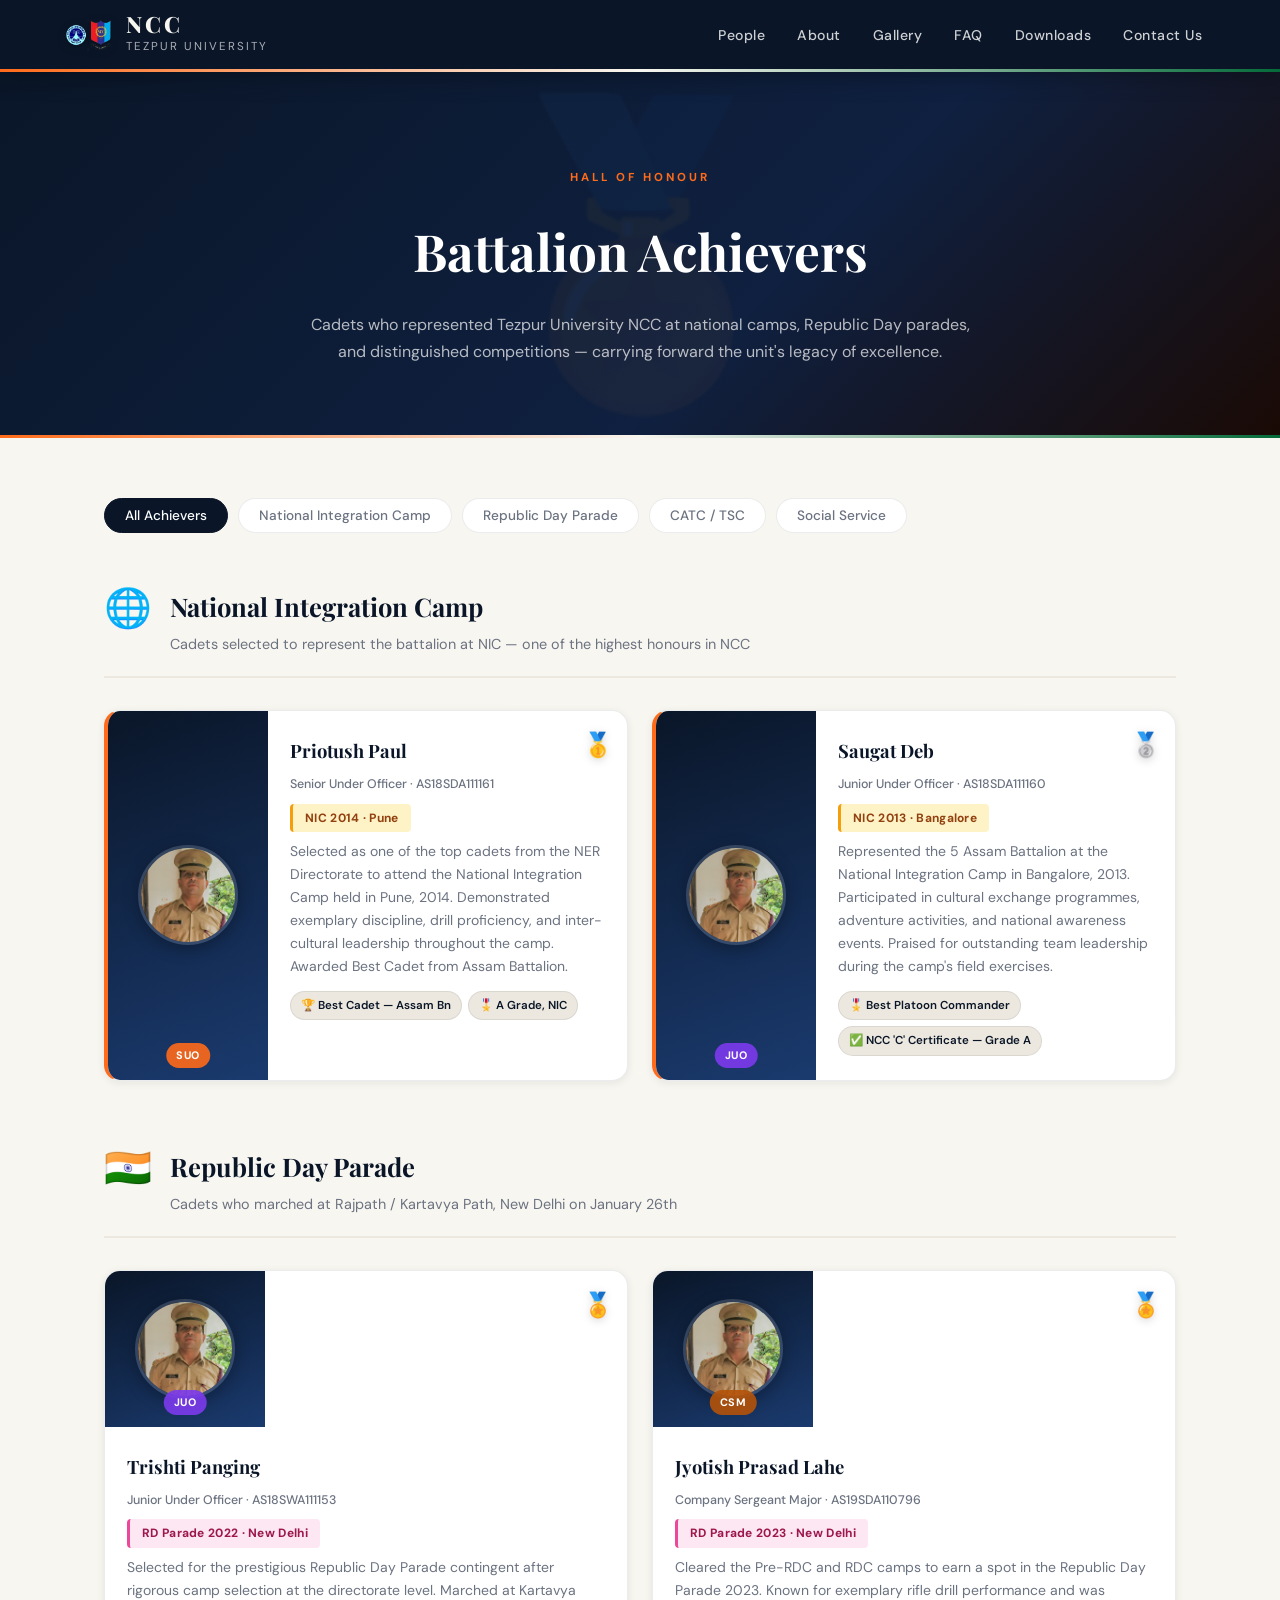
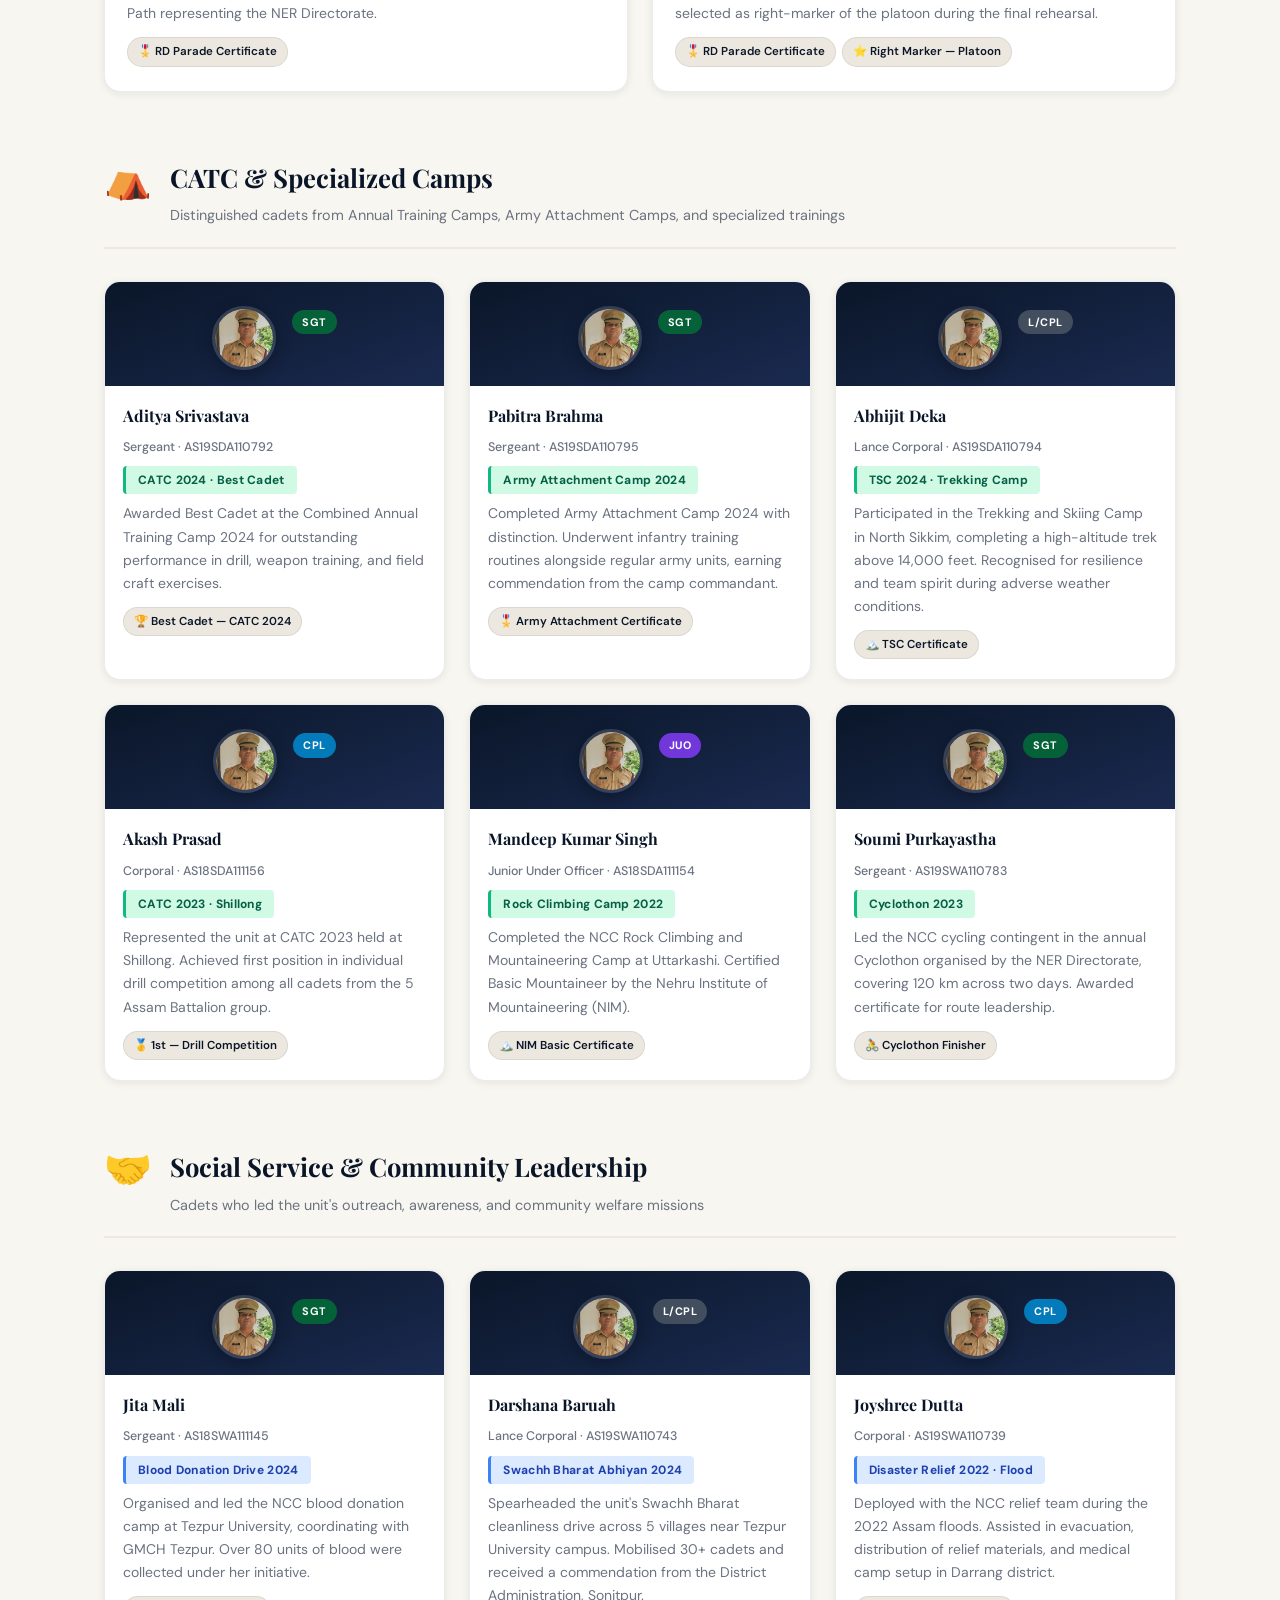
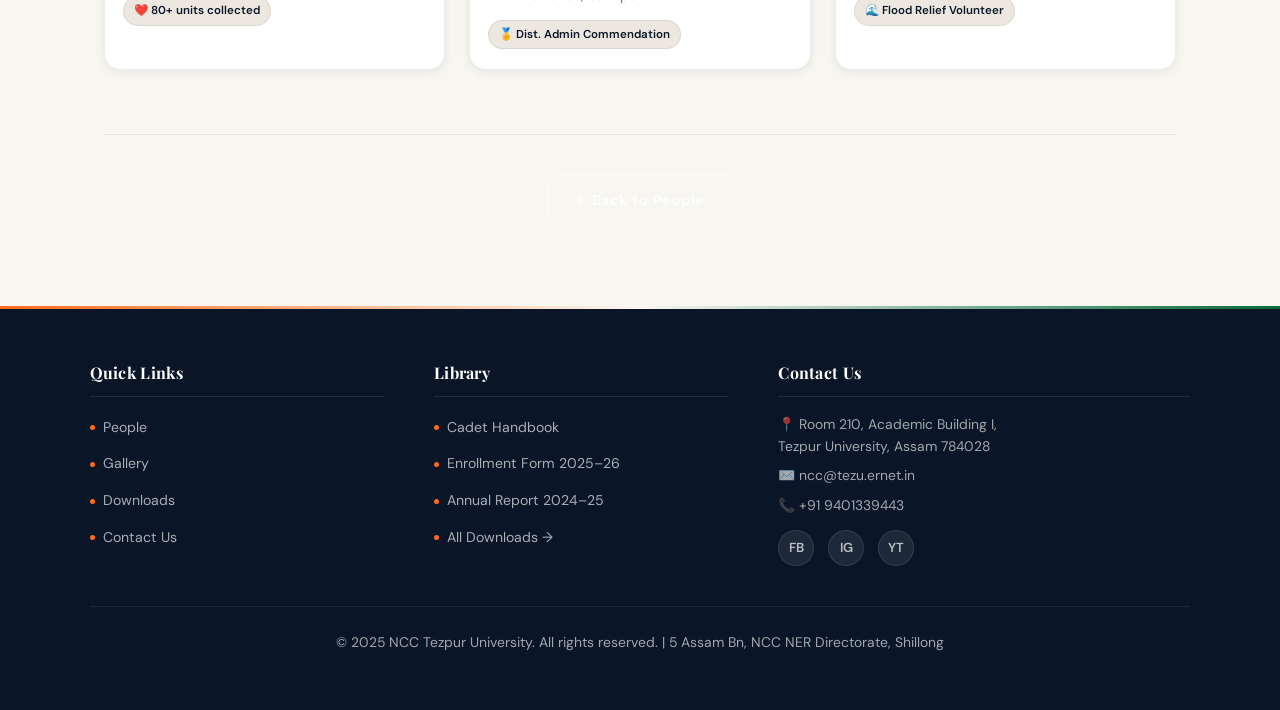
==== achievers/index.html @ fc5d3b4e "v1" ====
<!DOCTYPE html>
<html lang="en">
  <head>
    <meta charset="UTF-8" />
    <meta name="viewport" content="width=device-width, initial-scale=1.0" />
    <title>Battalion Achievers — NCC Tezpur University</title>
    <link rel="stylesheet" href="../CSS/style.css" />
    <link rel="stylesheet" href="../CSS/achievers.css" />
  </head>
  <body>

    <header id="site-header">
      <a href="../index.html">
        <div class="logo">
          <img src="../res/logo.png" alt="NCC Logo" />
          <div class="logo-text-container">
            <h2>NCC</h2>
            <h3>Tezpur University</h3>
          </div>
        </div>
      </a>
      <nav>
        <ul id="nav-menu">
          <li><a href="../people/index.html">People</a></li>
          <li><a href="../index.html#about">About</a></li>
          <li><a href="../gallery/index.html">Gallery</a></li>
          <li><a href="../index.html#faq-section">FAQ</a></li>
          <li><a href="../downloads/index.html">Downloads</a></li>
          <li><a href="../contact/index.html">Contact Us</a></li>
        </ul>
        <div class="menu-toggle" id="menu-toggle">&#9776;</div>
      </nav>
    </header>

    <!-- ── HERO ── -->
    <div class="achievers-hero">
      <div class="hero-medal-bg">🏅</div>
      <div class="achievers-hero-content">
        <span class="section-tag">Hall of Honour</span>
        <h1>Battalion Achievers</h1>
        <p>Cadets who represented Tezpur University NCC at national camps, Republic Day parades, and distinguished competitions — carrying forward the unit's legacy of excellence.</p>
      </div>
    </div>

    <main class="achievers-main">

      <!-- ── FILTER TABS ── -->
      <div class="achiever-filters">
        <button class="af-tab active" data-filter="all">All Achievers</button>
        <button class="af-tab" data-filter="nic">National Integration Camp</button>
        <button class="af-tab" data-filter="rdp">Republic Day Parade</button>
        <button class="af-tab" data-filter="catc">CATC / TSC</button>
        <button class="af-tab" data-filter="social">Social Service</button>
      </div>

      <!-- ── FEATURED — NIC ACHIEVERS ── -->
      <div class="achiever-section fade-in" data-category="nic">
        <div class="achiever-section-header">
          <div class="achiever-section-icon">🌐</div>
          <div>
            <h2>National Integration Camp</h2>
            <p class="achiever-section-sub">Cadets selected to represent the battalion at NIC — one of the highest honours in NCC</p>
          </div>
        </div>

        <div class="achievers-grid">

          <div class="ac-card featured-ac fade-in">
            <div class="ac-medal gold">🥇</div>
            <div class="ac-img-wrap">
              <img src="../res/ANO.jpg" alt="SUO Priotush Paul" />
              <span class="ac-rank-badge suo-badge">SUO</span>
            </div>
            <div class="ac-body">
              <h3>Priotush Paul</h3>
              <p class="ac-rank-line">Senior Under Officer · AS18SDA111161</p>
              <div class="ac-achievement-tag nic-tag">NIC 2014 · Pune</div>
              <p class="ac-desc">Selected as one of the top cadets from the NER Directorate to attend the National Integration Camp held in Pune, 2014. Demonstrated exemplary discipline, drill proficiency, and inter-cultural leadership throughout the camp. Awarded Best Cadet from Assam Battalion.</p>
              <div class="ac-awards">
                <span class="ac-award-chip">🏆 Best Cadet — Assam Bn</span>
                <span class="ac-award-chip">🎖️ A Grade, NIC</span>
              </div>
            </div>
          </div>

          <div class="ac-card featured-ac fade-in">
            <div class="ac-medal silver">🥈</div>
            <div class="ac-img-wrap">
              <img src="../res/ANO.jpg" alt="JUO Saugat Deb" />
              <span class="ac-rank-badge juo-badge">JUO</span>
            </div>
            <div class="ac-body">
              <h3>Saugat Deb</h3>
              <p class="ac-rank-line">Junior Under Officer · AS18SDA111160</p>
              <div class="ac-achievement-tag nic-tag">NIC 2013 · Bangalore</div>
              <p class="ac-desc">Represented the 5 Assam Battalion at the National Integration Camp in Bangalore, 2013. Participated in cultural exchange programmes, adventure activities, and national awareness events. Praised for outstanding team leadership during the camp's field exercises.</p>
              <div class="ac-awards">
                <span class="ac-award-chip">🎖️ Best Platoon Commander</span>
                <span class="ac-award-chip">✅ NCC 'C' Certificate — Grade A</span>
              </div>
            </div>
          </div>

        </div>
      </div>

      <!-- ── REPUBLIC DAY PARADE ── -->
      <div class="achiever-section fade-in" data-category="rdp">
        <div class="achiever-section-header">
          <div class="achiever-section-icon">🇮🇳</div>
          <div>
            <h2>Republic Day Parade</h2>
            <p class="achiever-section-sub">Cadets who marched at Rajpath / Kartavya Path, New Delhi on January 26th</p>
          </div>
        </div>

        <div class="achievers-grid">

          <div class="ac-card fade-in">
            <div class="ac-medal gold">🏅</div>
            <div class="ac-img-wrap">
              <img src="../res/ANO.jpg" alt="JUO Trishti Panging" />
              <span class="ac-rank-badge juo-badge">JUO</span>
            </div>
            <div class="ac-body">
              <h3>Trishti Panging</h3>
              <p class="ac-rank-line">Junior Under Officer · AS18SWA111153</p>
              <div class="ac-achievement-tag rdp-tag">RD Parade 2022 · New Delhi</div>
              <p class="ac-desc">Selected for the prestigious Republic Day Parade contingent after rigorous camp selection at the directorate level. Marched at Kartavya Path representing the NER Directorate.</p>
              <div class="ac-awards">
                <span class="ac-award-chip">🎖️ RD Parade Certificate</span>
              </div>
            </div>
          </div>

          <div class="ac-card fade-in">
            <div class="ac-medal bronze">🏅</div>
            <div class="ac-img-wrap">
              <img src="../res/ANO.jpg" alt="CSM Jyotish Prasad Lahe" />
              <span class="ac-rank-badge csm-badge">CSM</span>
            </div>
            <div class="ac-body">
              <h3>Jyotish Prasad Lahe</h3>
              <p class="ac-rank-line">Company Sergeant Major · AS19SDA110796</p>
              <div class="ac-achievement-tag rdp-tag">RD Parade 2023 · New Delhi</div>
              <p class="ac-desc">Cleared the Pre-RDC and RDC camps to earn a spot in the Republic Day Parade 2023. Known for exemplary rifle drill performance and was selected as right-marker of the platoon during the final rehearsal.</p>
              <div class="ac-awards">
                <span class="ac-award-chip">🎖️ RD Parade Certificate</span>
                <span class="ac-award-chip">⭐ Right Marker — Platoon</span>
              </div>
            </div>
          </div>

        </div>
      </div>

      <!-- ── CATC / CAMPS ── -->
      <div class="achiever-section fade-in" data-category="catc">
        <div class="achiever-section-header">
          <div class="achiever-section-icon">⛺</div>
          <div>
            <h2>CATC &amp; Specialized Camps</h2>
            <p class="achiever-section-sub">Distinguished cadets from Annual Training Camps, Army Attachment Camps, and specialized trainings</p>
          </div>
        </div>

        <div class="achievers-grid three-col">

          <div class="ac-card ac-compact fade-in">
            <div class="ac-img-wrap small-wrap">
              <img src="../res/ANO.jpg" alt="Sgt Aditya Srivastava" />
              <span class="ac-rank-badge sgt-badge">SGT</span>
            </div>
            <div class="ac-body">
              <h3>Aditya Srivastava</h3>
              <p class="ac-rank-line">Sergeant · AS19SDA110792</p>
              <div class="ac-achievement-tag catc-tag">CATC 2024 · Best Cadet</div>
              <p class="ac-desc">Awarded Best Cadet at the Combined Annual Training Camp 2024 for outstanding performance in drill, weapon training, and field craft exercises.</p>
              <div class="ac-awards">
                <span class="ac-award-chip">🏆 Best Cadet — CATC 2024</span>
              </div>
            </div>
          </div>

          <div class="ac-card ac-compact fade-in">
            <div class="ac-img-wrap small-wrap">
              <img src="../res/ANO.jpg" alt="Sgt Pabitra Brahma" />
              <span class="ac-rank-badge sgt-badge">SGT</span>
            </div>
            <div class="ac-body">
              <h3>Pabitra Brahma</h3>
              <p class="ac-rank-line">Sergeant · AS19SDA110795</p>
              <div class="ac-achievement-tag catc-tag">Army Attachment Camp 2024</div>
              <p class="ac-desc">Completed Army Attachment Camp 2024 with distinction. Underwent infantry training routines alongside regular army units, earning commendation from the camp commandant.</p>
              <div class="ac-awards">
                <span class="ac-award-chip">🎖️ Army Attachment Certificate</span>
              </div>
            </div>
          </div>

          <div class="ac-card ac-compact fade-in">
            <div class="ac-img-wrap small-wrap">
              <img src="../res/ANO.jpg" alt="LCpl Abhijit Deka" />
              <span class="ac-rank-badge lcpl-badge">L/CPL</span>
            </div>
            <div class="ac-body">
              <h3>Abhijit Deka</h3>
              <p class="ac-rank-line">Lance Corporal · AS19SDA110794</p>
              <div class="ac-achievement-tag catc-tag">TSC 2024 · Trekking Camp</div>
              <p class="ac-desc">Participated in the Trekking and Skiing Camp in North Sikkim, completing a high-altitude trek above 14,000 feet. Recognised for resilience and team spirit during adverse weather conditions.</p>
              <div class="ac-awards">
                <span class="ac-award-chip">🏔️ TSC Certificate</span>
              </div>
            </div>
          </div>

          <div class="ac-card ac-compact fade-in">
            <div class="ac-img-wrap small-wrap">
              <img src="../res/ANO.jpg" alt="Cpl Akash Prasad" />
              <span class="ac-rank-badge cpl-badge">CPL</span>
            </div>
            <div class="ac-body">
              <h3>Akash Prasad</h3>
              <p class="ac-rank-line">Corporal · AS18SDA111156</p>
              <div class="ac-achievement-tag catc-tag">CATC 2023 · Shillong</div>
              <p class="ac-desc">Represented the unit at CATC 2023 held at Shillong. Achieved first position in individual drill competition among all cadets from the 5 Assam Battalion group.</p>
              <div class="ac-awards">
                <span class="ac-award-chip">🥇 1st — Drill Competition</span>
              </div>
            </div>
          </div>

          <div class="ac-card ac-compact fade-in">
            <div class="ac-img-wrap small-wrap">
              <img src="../res/ANO.jpg" alt="JUO Mandeep Kumar Singh" />
              <span class="ac-rank-badge juo-badge">JUO</span>
            </div>
            <div class="ac-body">
              <h3>Mandeep Kumar Singh</h3>
              <p class="ac-rank-line">Junior Under Officer · AS18SDA111154</p>
              <div class="ac-achievement-tag catc-tag">Rock Climbing Camp 2022</div>
              <p class="ac-desc">Completed the NCC Rock Climbing and Mountaineering Camp at Uttarkashi. Certified Basic Mountaineer by the Nehru Institute of Mountaineering (NIM).</p>
              <div class="ac-awards">
                <span class="ac-award-chip">🏔️ NIM Basic Certificate</span>
              </div>
            </div>
          </div>

          <div class="ac-card ac-compact fade-in">
            <div class="ac-img-wrap small-wrap">
              <img src="../res/ANO.jpg" alt="Sgt Soumi Purkayastha" />
              <span class="ac-rank-badge sgt-badge">SGT</span>
            </div>
            <div class="ac-body">
              <h3>Soumi Purkayastha</h3>
              <p class="ac-rank-line">Sergeant · AS19SWA110783</p>
              <div class="ac-achievement-tag catc-tag">Cyclothon 2023</div>
              <p class="ac-desc">Led the NCC cycling contingent in the annual Cyclothon organised by the NER Directorate, covering 120 km across two days. Awarded certificate for route leadership.</p>
              <div class="ac-awards">
                <span class="ac-award-chip">🚴 Cyclothon Finisher</span>
              </div>
            </div>
          </div>

        </div>
      </div>

      <!-- ── SOCIAL SERVICE ── -->
      <div class="achiever-section fade-in" data-category="social">
        <div class="achiever-section-header">
          <div class="achiever-section-icon">🤝</div>
          <div>
            <h2>Social Service &amp; Community Leadership</h2>
            <p class="achiever-section-sub">Cadets who led the unit's outreach, awareness, and community welfare missions</p>
          </div>
        </div>

        <div class="achievers-grid three-col">

          <div class="ac-card ac-compact fade-in">
            <div class="ac-img-wrap small-wrap">
              <img src="../res/ANO.jpg" alt="Sgt Jita Mali" />
              <span class="ac-rank-badge sgt-badge">SGT</span>
            </div>
            <div class="ac-body">
              <h3>Jita Mali</h3>
              <p class="ac-rank-line">Sergeant · AS18SWA111145</p>
              <div class="ac-achievement-tag social-tag">Blood Donation Drive 2024</div>
              <p class="ac-desc">Organised and led the NCC blood donation camp at Tezpur University, coordinating with GMCH Tezpur. Over 80 units of blood were collected under her initiative.</p>
              <div class="ac-awards">
                <span class="ac-award-chip">❤️ 80+ units collected</span>
              </div>
            </div>
          </div>

          <div class="ac-card ac-compact fade-in">
            <div class="ac-img-wrap small-wrap">
              <img src="../res/ANO.jpg" alt="LCpl Darshana Baruah" />
              <span class="ac-rank-badge lcpl-badge">L/CPL</span>
            </div>
            <div class="ac-body">
              <h3>Darshana Baruah</h3>
              <p class="ac-rank-line">Lance Corporal · AS19SWA110743</p>
              <div class="ac-achievement-tag social-tag">Swachh Bharat Abhiyan 2024</div>
              <p class="ac-desc">Spearheaded the unit's Swachh Bharat cleanliness drive across 5 villages near Tezpur University campus. Mobilised 30+ cadets and received a commendation from the District Administration, Sonitpur.</p>
              <div class="ac-awards">
                <span class="ac-award-chip">🏅 Dist. Admin Commendation</span>
              </div>
            </div>
          </div>

          <div class="ac-card ac-compact fade-in">
            <div class="ac-img-wrap small-wrap">
              <img src="../res/ANO.jpg" alt="Cpl Joyshree Dutta" />
              <span class="ac-rank-badge cpl-badge">CPL</span>
            </div>
            <div class="ac-body">
              <h3>Joyshree Dutta</h3>
              <p class="ac-rank-line">Corporal · AS19SWA110739</p>
              <div class="ac-achievement-tag social-tag">Disaster Relief 2022 · Flood</div>
              <p class="ac-desc">Deployed with the NCC relief team during the 2022 Assam floods. Assisted in evacuation, distribution of relief materials, and medical camp setup in Darrang district.</p>
              <div class="ac-awards">
                <span class="ac-award-chip">🌊 Flood Relief Volunteer</span>
              </div>
            </div>
          </div>

        </div>
      </div>

      <!-- ── BACK LINK ── -->
      <div class="achievers-back">
        <a href="../people/index.html" class="btn btn-outline">← Back to People</a>
      </div>

    </main>

    <footer>
      <div class="footer-col">
        <h3>Quick Links</h3>
        <ul>
          <li><a href="../people/index.html">People</a></li>
          <li><a href="../gallery/index.html">Gallery</a></li>
          <li><a href="../downloads/index.html">Downloads</a></li>
          <li><a href="../contact/index.html">Contact Us</a></li>
        </ul>
      </div>
      <div class="footer-col">
        <h3>Library</h3>
        <ul>
          <li><a href="../library/notices/cadet-handbook.pdf" target="_blank">Cadet Handbook</a></li>
          <li><a href="../library/notices/enrollment-form-2025-26.pdf" target="_blank">Enrollment Form 2025&ndash;26</a></li>
          <li><a href="../library/annual-reports/annual-report-2024-25.pdf" target="_blank">Annual Report 2024&ndash;25</a></li>
          <li><a href="../downloads/index.html">All Downloads &rarr;</a></li>
        </ul>
      </div>
      <div class="footer-col footer-contact">
        <h3>Contact Us</h3>
        <p>&#128205; Room 210, Academic Building I,<br>Tezpur University, Assam 784028</p>
        <p>&#9993;&#65039; ncc@tezu.ernet.in</p>
        <p>&#128222; +91 9401339443</p>
        <div class="social-links">
          <a href="#" title="Facebook">FB</a>
          <a href="#" title="Instagram">IG</a>
          <a href="#" title="YouTube">YT</a>
        </div>
      </div>
      <div class="footer-bottom">
        <p>&copy; 2025 NCC Tezpur University. All rights reserved. | 5 Assam Bn, NCC NER Directorate, Shillong</p>
      </div>
    </footer>

    <script src="../JS/script.js"></script>
    <script src="../JS/achievers.js"></script>
  </body>
</html>
---- CSS/style.css ----
@import url('https://fonts.googleapis.com/css2?family=Playfair+Display:wght@400;600;700;800&family=DM+Sans:wght@300;400;500;600&family=Bebas+Neue&display=swap');

:root {
  --navy: #0a1628;
  --navy-mid: #132244;
  --navy-light: #1e3a6e;
  --saffron: #ff6b1a;
  --saffron-light: #ff8c42;
  --green: #046a38;
  --green-light: #0a8a4a;
  --white: #f8f6f0;
  --cream: #ede8df;
  --gold: #c9a84c;
  --text-dark: #1a1a2e;
  --text-muted: #6b7280;
  --card-bg: #ffffff;
  --shadow-sm: 0 2px 8px rgba(10, 22, 40, 0.08);
  --shadow-md: 0 8px 32px rgba(10, 22, 40, 0.15);
  --shadow-lg: 0 20px 60px rgba(10, 22, 40, 0.2);
  --border-light: rgba(10, 22, 40, 0.08);
  --transition: all 0.35s cubic-bezier(0.4, 0, 0.2, 1);
}

* {
  margin: 0;
  padding: 0;
  box-sizing: border-box;
}

html {
  scroll-behavior: smooth;
}

body {
  font-family: 'DM Sans', sans-serif;
  background-color: var(--white);
  color: var(--text-dark);
  line-height: 1.7;
  overflow-x: hidden;
}

/* ── SCROLLBAR ── */
::-webkit-scrollbar { width: 6px; }
::-webkit-scrollbar-track { background: var(--cream); }
::-webkit-scrollbar-thumb { background: var(--navy-light); border-radius: 3px; }

/* ── HEADER ── */
header {
  background: var(--navy);
  color: #fff;
  padding: 0 5%;
  display: flex;
  justify-content: space-between;
  align-items: center;
  position: sticky;
  top: 0;
  z-index: 1000;
  height: 72px;
  border-bottom: 3px solid transparent;
  border-image: linear-gradient(90deg, var(--saffron), var(--white), var(--green)) 1;
  box-shadow: 0 4px 24px rgba(0,0,0,0.3);
}

header.scrolled {
  background: rgba(10, 22, 40, 0.97);
  backdrop-filter: blur(12px);
}

/* ── LOGO ── */
.logo {
  display: flex;
  align-items: center;
  gap: 14px;
  text-decoration: none;
  color: white;
}

.logo img {
  width: 48px;
  height: 48px;
  object-fit: contain;
  filter: drop-shadow(0 2px 4px rgba(0,0,0,0.3));
}

.logo-text-container h2 {
  font-family: 'Playfair Display', serif;
  font-size: 1.4rem;
  font-weight: 800;
  letter-spacing: 3px;
  color: var(--white);
  line-height: 1.1;
}

.logo-text-container h3 {
  font-family: 'DM Sans', sans-serif;
  font-size: 0.72rem;
  font-weight: 400;
  letter-spacing: 2px;
  color: rgba(255,255,255,0.65);
  text-transform: uppercase;
}

/* ── NAV ── */
nav ul {
  list-style: none;
  display: flex;
  gap: 4px;
  align-items: center;
}

nav a {
  color: rgba(255,255,255,0.8);
  text-decoration: none;
  font-size: 0.88rem;
  font-weight: 500;
  letter-spacing: 0.5px;
  padding: 8px 14px;
  border-radius: 6px;
  position: relative;
  transition: var(--transition);
}

nav a::after {
  content: '';
  position: absolute;
  bottom: 4px;
  left: 14px;
  right: 14px;
  height: 2px;
  background: linear-gradient(90deg, var(--saffron), var(--green));
  transform: scaleX(0);
  transition: transform 0.3s ease;
  border-radius: 1px;
}

nav a:hover {
  color: #fff;
  background: rgba(255,255,255,0.08);
}

nav a:hover::after {
  transform: scaleX(1);
}

.menu-toggle {
  display: none;
  font-size: 22px;
  cursor: pointer;
  color: white;
  padding: 8px;
  border-radius: 6px;
  transition: var(--transition);
}

.menu-toggle:hover { background: rgba(255,255,255,0.1); }

/* ── HERO ── */
.hero {
  position: relative;
  background: url('../res/hero-bg.jpg') no-repeat center center / cover;
  min-height: 520px;
  display: flex;
  flex-direction: column;
  justify-content: center;
  align-items: flex-start;
  padding: 60px 7%;
  overflow: hidden;
}

.hero::before {
  content: '';
  position: absolute;
  inset: 0;
  background: linear-gradient(105deg, rgba(10,22,40,0.88) 0%, rgba(10,22,40,0.5) 60%, transparent 100%);
  z-index: 1;
}

.hero::after {
  content: '';
  position: absolute;
  bottom: 0;
  left: 0;
  right: 0;
  height: 4px;
  background: linear-gradient(90deg, var(--saffron), var(--white) 50%, var(--green));
  z-index: 2;
}

.hero-content {
  position: relative;
  z-index: 3;
  max-width: 600px;
  animation: heroFadeIn 0.9s ease forwards;
}

@keyframes heroFadeIn {
  from { opacity: 0; transform: translateY(30px); }
  to { opacity: 1; transform: translateY(0); }
}

.hero-badge {
  display: inline-flex;
  align-items: center;
  gap: 8px;
  background: rgba(255,107,26,0.2);
  border: 1px solid rgba(255,107,26,0.4);
  color: var(--saffron-light);
  font-size: 0.75rem;
  font-weight: 600;
  letter-spacing: 2px;
  text-transform: uppercase;
  padding: 6px 14px;
  border-radius: 20px;
  margin-bottom: 20px;
}

.hero h2 {
  font-family: 'Playfair Display', serif;
  font-size: clamp(2rem, 5vw, 3.2rem);
  font-weight: 800;
  color: #fff;
  line-height: 1.2;
  margin-bottom: 16px;
}

.hero h2 span {
  color: var(--saffron-light);
}

.hero p {
  font-size: 1.1rem;
  color: rgba(255,255,255,0.75);
  font-weight: 300;
  margin-bottom: 32px;
  letter-spacing: 0.3px;
}

.hero-buttons {
  display: flex;
  gap: 14px;
  flex-wrap: wrap;
}

.btn {
  display: inline-flex;
  align-items: center;
  gap: 8px;
  background: linear-gradient(135deg, var(--saffron), var(--saffron-light));
  color: #fff;
  padding: 12px 28px;
  text-decoration: none;
  border-radius: 8px;
  font-weight: 600;
  font-size: 0.9rem;
  letter-spacing: 0.5px;
  transition: var(--transition);
  box-shadow: 0 4px 16px rgba(255,107,26,0.35);
}

.btn:hover {
  transform: translateY(-2px);
  box-shadow: 0 8px 24px rgba(255,107,26,0.45);
  color: #fff;
}

.btn-outline {
  background: transparent;
  border: 1.5px solid rgba(255,255,255,0.4);
  color: rgba(255,255,255,0.9);
  box-shadow: none;
}

.btn-outline:hover {
  background: rgba(255,255,255,0.1);
  border-color: rgba(255,255,255,0.7);
  box-shadow: none;
  color: #fff;
}

/* ── SECTION WRAPPER ── */
.section-wrapper {
  width: 90%;
  max-width: 1200px;
  margin: 0 auto;
  padding: 70px 0;
}

.section-header {
  margin-bottom: 48px;
}

.section-tag {
  display: inline-block;
  font-size: 0.72rem;
  font-weight: 700;
  letter-spacing: 3px;
  text-transform: uppercase;
  color: var(--saffron);
  margin-bottom: 10px;
}

.section-header h2,
.section-header h3 {
  font-family: 'Playfair Display', serif;
  font-size: clamp(1.6rem, 3vw, 2.4rem);
  font-weight: 700;
  color: var(--navy);
  line-height: 1.25;
}

.section-divider {
  width: 56px;
  height: 3px;
  background: linear-gradient(90deg, var(--saffron), var(--green));
  margin-top: 14px;
  border-radius: 2px;
}

/* ── ABOUT SECTION ── */
#about {
  background: linear-gradient(135deg, #f0f4f8 0%, var(--cream) 100%);
}

.about-grid {
  display: grid;
  grid-template-columns: 1fr 1fr;
  gap: 60px;
  align-items: center;
}

.about-text p {
  font-size: 0.97rem;
  color: #4a5568;
  margin-bottom: 18px;
  line-height: 1.8;
}

.about-highlight {
  background: var(--navy);
  color: white;
  border-radius: 12px;
  padding: 30px;
  position: relative;
  overflow: hidden;
}

.about-highlight::before {
  content: '"';
  position: absolute;
  top: -10px;
  left: 14px;
  font-family: 'Playfair Display', serif;
  font-size: 8rem;
  color: rgba(255,255,255,0.06);
  line-height: 1;
}

.about-highlight h4 {
  font-family: 'Playfair Display', serif;
  font-size: 1.2rem;
  color: var(--saffron-light);
  margin-bottom: 14px;
}

.about-highlight p {
  font-size: 0.93rem;
  color: rgba(255,255,255,0.8);
  line-height: 1.8;
}

.stats-row {
  display: grid;
  grid-template-columns: repeat(3, 1fr);
  gap: 20px;
  margin-top: 30px;
}

.stat-box {
  text-align: center;
  padding: 20px;
  background: white;
  border-radius: 10px;
  box-shadow: var(--shadow-sm);
  border-top: 3px solid var(--saffron);
}

.stat-box .num {
  font-family: 'Bebas Neue', cursive;
  font-size: 2.4rem;
  color: var(--navy);
  line-height: 1;
}

.stat-box p {
  font-size: 0.78rem;
  color: var(--text-muted);
  font-weight: 500;
  letter-spacing: 0.5px;
  text-transform: uppercase;
  margin-top: 4px;
}

/* ── GALLERY SECTION ── */
#gallery {
  background: var(--navy);
  padding: 70px 0;
}

#gallery .section-tag { color: var(--saffron-light); }

#gallery .section-header h3 {
  color: white;
  font-family: 'Playfair Display', serif;
}

/* ── CAROUSEL ─────────────────────────────── */
.carousel-container {
  width: 92%;
  max-width: 1100px;
  margin: 0 auto;
  overflow: hidden;
  position: relative;
  border-radius: 12px;
  /* prevent text-select while dragging */
  user-select: none;
}

.carousel {
  display: flex;
  /* JS controls transition; default off so init jump is silent */
  transition: none;
  will-change: transform;
}

/* Each item takes exactly 1/visible-count of container width.
   CSS custom property --vis is set by JS on the container. */
.carousel-item,
.carousel-clone {
  /* Default: 3 visible. Overridden at each breakpoint. */
  flex: 0 0 calc(100% / 3);
  padding: 6px;
  box-sizing: border-box;
}

.carousel-item img,
.carousel-clone img {
  width: 100%;
  height: 220px;
  object-fit: cover;
  display: block;
  border-radius: 8px;
  pointer-events: none;  /* prevents ghost-drag on images */
  filter: brightness(0.88);
  transition: filter 0.3s ease;
}

.carousel-container:hover .carousel-item img,
.carousel-container:hover .carousel-clone img {
  filter: brightness(1);
}

/* Nav buttons */
.nav-btn {
  position: absolute;
  top: 50%;
  transform: translateY(-50%);
  background: rgba(255,255,255,0.15);
  backdrop-filter: blur(8px);
  color: white;
  border: 1px solid rgba(255,255,255,0.2);
  width: 44px;
  height: 44px;
  border-radius: 50%;
  cursor: pointer;
  font-size: 18px;
  display: flex;
  align-items: center;
  justify-content: center;
  transition: var(--transition);
  z-index: 10;
}

.nav-btn:hover {
  background: rgba(255,107,26,0.6);
  border-color: var(--saffron);
}

#prev { left: 12px; }
#next { right: 12px; }

/* Dots */
.carousel-dots {
  display: flex;
  justify-content: center;
  gap: 8px;
  margin-top: 20px;
}

.carousel-dot {
  width: 8px;
  height: 8px;
  border-radius: 50%;
  background: rgba(255,255,255,0.3);
  border: none;
  cursor: pointer;
  transition: var(--transition);
  padding: 0;
}

.carousel-dot.active {
  background: var(--saffron);
  width: 24px;
  border-radius: 4px;
}

/* ── Carousel responsive: match getVisible() in JS ── */
@media (max-width: 1023px) {
  .carousel-item,
  .carousel-clone { flex: 0 0 50%; }
  .carousel-item img,
  .carousel-clone img { height: 200px; }
}

@media (max-width: 639px) {
  .carousel-item,
  .carousel-clone { flex: 0 0 100%; }
  .carousel-item img,
  .carousel-clone img { height: 220px; }
  .nav-btn { width: 36px; height: 36px; font-size: 15px; }
  #prev { left: 6px; }
  #next { right: 6px; }
}

/* ── FAQ SECTION ── */
#faq-section {
  background: var(--white);
}

.faq-container {
  max-width: 780px;
  margin: 0 auto;
}

.faq {
  border: 1px solid var(--border-light);
  border-radius: 10px;
  margin-bottom: 12px;
  overflow: hidden;
  transition: var(--transition);
  box-shadow: var(--shadow-sm);
}

.faq:hover { box-shadow: var(--shadow-md); }

.faq-question {
  display: flex;
  justify-content: space-between;
  align-items: center;
  cursor: pointer;
  padding: 20px 24px;
  background: var(--card-bg);
  transition: var(--transition);
  gap: 16px;
}

.faq-question h3 {
  margin: 0;
  font-size: 0.97rem;
  font-weight: 600;
  color: var(--navy);
  line-height: 1.4;
}

.faq-icon {
  width: 28px;
  height: 28px;
  min-width: 28px;
  border-radius: 50%;
  background: var(--cream);
  display: flex;
  align-items: center;
  justify-content: center;
  font-size: 18px;
  font-weight: 300;
  color: var(--navy);
  transition: var(--transition);
}

.faq.active .faq-question {
  background: var(--navy);
}

.faq.active .faq-question h3 { color: white; }

.faq.active .faq-icon {
  background: var(--saffron);
  color: white;
  transform: rotate(45deg);
}

.faq-answer {
  max-height: 0;
  overflow: hidden;
  transition: max-height 0.4s ease, padding 0.3s ease;
  padding: 0 24px;
  background: #fafbff;
}

.faq-answer p {
  padding: 18px 0;
  font-size: 0.93rem;
  color: #4a5568;
  line-height: 1.8;
}

.faq.active .faq-answer {
  max-height: 500px;
  padding: 0 24px;
}

/* ── FOOTER ── */
footer {
  background: var(--navy);
  color: rgba(255,255,255,0.8);
  padding: 50px 7%;
  display: grid;
  grid-template-columns: 1fr 1fr 1.4fr;
  gap: 40px 50px;
  border-top: 3px solid transparent;
  border-image: linear-gradient(90deg, var(--saffron), var(--white), var(--green)) 1;
}

.footer-col {}   /* structural hook, no extra rules needed */

footer h3 {
  font-family: 'Playfair Display', serif;
  font-size: 1rem;
  font-weight: 700;
  color: white;
  margin-bottom: 16px;
  padding-bottom: 10px;
  border-bottom: 1px solid rgba(255,255,255,0.1);
  letter-spacing: 0.3px;
}

footer p {
  font-size: 0.87rem;
  margin-bottom: 7px;
  color: rgba(255,255,255,0.62);
  line-height: 1.6;
}

/* ── Footer links — universal, applies to ALL pages ── */
footer ul {
  list-style: none;
  display: flex;
  flex-direction: column;
  gap: 6px;
}

footer ul li a,
footer .footer-link {
  color: rgba(255,255,255,0.65);
  text-decoration: none;
  font-size: 0.88rem;
  font-weight: 400;
  display: flex;
  align-items: center;
  gap: 8px;
  padding: 5px 0;
  border-bottom: 1px solid transparent;
  transition: color 0.25s ease, border-color 0.25s ease;
  line-height: 1.4;
}

footer ul li a::before,
footer .footer-link::before {
  content: '';
  display: inline-block;
  width: 5px;
  height: 5px;
  border-radius: 50%;
  background: var(--saffron);
  flex-shrink: 0;
  transition: transform 0.25s ease;
}

footer ul li a:hover,
footer .footer-link:hover {
  color: #fff;
  border-bottom-color: rgba(255,107,26,0.3);
}

footer ul li a:hover::before,
footer .footer-link:hover::before {
  transform: scale(1.6);
}

.social-links {
  display: flex;
  gap: 14px;
  margin-top: 14px;
}

.social-links a {
  display: inline-flex;
  align-items: center;
  justify-content: center;
  width: 36px;
  height: 36px;
  border-radius: 50%;
  background: rgba(255,255,255,0.08);
  color: rgba(255,255,255,0.7);
  text-decoration: none;
  font-size: 0.82rem;
  font-weight: 600;
  transition: var(--transition);
  border: 1px solid rgba(255,255,255,0.1);
}

.social-links a:hover {
  background: var(--saffron);
  color: white;
  border-color: var(--saffron);
}

.footer-bottom {
  grid-column: 1 / -1;
  text-align: center;
  padding-top: 24px;
  border-top: 1px solid rgba(255,255,255,0.08);
  font-size: 0.82rem;
  color: rgba(255,255,255,0.4);
}

/* ══════════════════════════════════════
   RESPONSIVE — mobile-first breakpoints
   ══════════════════════════════════════ */

/* ── ≤900px: large tablet / small desktop ── */
@media (max-width: 900px) {
  .about-grid {
    grid-template-columns: 1fr;
    gap: 36px;
  }
  footer {
    grid-template-columns: 1fr 1fr;
    gap: 30px 40px;
  }
  /* Contact col spans full width on 2-col layout */
  .footer-contact { grid-column: 1 / -1; }
}

/* ── ≤768px: tablet ── */
@media (max-width: 768px) {
  /* Header */
  header {
    padding: 0 5%;
    height: 64px;
  }

  /* Mobile nav — slide down from header */
  nav ul {
    display: none;
    flex-direction: column;
    position: fixed;
    top: 64px;
    left: 0;
    right: 0;
    background: var(--navy);
    padding: 16px 5%;
    gap: 4px;
    border-bottom: 3px solid transparent;
    border-image: linear-gradient(90deg, var(--saffron), var(--white), var(--green)) 1;
    box-shadow: 0 8px 24px rgba(0,0,0,0.3);
    z-index: 999;
  }
  nav ul.open { display: flex; }
  nav a {
    padding: 12px 16px;
    border-radius: 8px;
    font-size: 0.95rem;
  }
  nav a::after { display: none; }
  .menu-toggle { display: flex; }

  /* Logo */
  .logo img { width: 38px; }
  .logo-text-container h2 { font-size: 1.2rem; }
  .logo-text-container h3 { font-size: 0.65rem; }

  /* Hero */
  .hero {
    min-height: 380px;
    padding: 48px 5%;
  }
  .hero h2 { font-size: 1.9rem; }
  .hero p { font-size: 1rem; }
  .hero-buttons { gap: 10px; }
  .btn { padding: 11px 22px; font-size: 0.87rem; }

  /* Section wrapper */
  .section-wrapper { padding: 50px 0; }

  /* About */
  .stats-row { grid-template-columns: repeat(3, 1fr); gap: 12px; }
  .stat-box { padding: 14px 10px; }
  .stat-box .num { font-size: 2rem; }

  /* FAQ */
  .faq-question { padding: 16px 18px; }
  .faq-question h3 { font-size: 0.93rem; }

  /* Footer */
  footer {
    padding: 40px 5%;
    grid-template-columns: 1fr 1fr;
    gap: 24px 32px;
    text-align: left;
  }
  .footer-contact { grid-column: 1 / -1; }
  .social-links { justify-content: flex-start; }
}

/* ── ≤640px: large mobile ── */
@media (max-width: 640px) {
  /* Hero */
  .hero { min-height: 340px; padding: 40px 5%; }
  .hero-badge { font-size: 0.68rem; padding: 5px 12px; }
  .hero h2 { font-size: 1.65rem; }
  .hero p { font-size: 0.93rem; margin-bottom: 24px; }
  .hero-buttons { flex-direction: column; align-items: flex-start; gap: 10px; }
  .btn { width: 100%; justify-content: center; }

  /* Stats */
  .stats-row { grid-template-columns: 1fr; gap: 10px; }

  /* Section headers */
  .section-header h2,
  .section-header h3 { font-size: 1.5rem; }
  .section-wrapper { width: 92%; }

  /* About highlight */
  .about-highlight { padding: 24px 20px; }

  /* FAQ */
  .faq-container { padding: 0; }
  .faq { border-radius: 8px; }

  /* Footer */
  footer {
    grid-template-columns: 1fr;
    gap: 28px;
    padding: 36px 5%;
  }
  .footer-contact { grid-column: auto; }
  footer h3 { font-size: 1rem; }
}

/* ── ≤480px: small mobile ── */
@media (max-width: 480px) {
  /* Header */
  header { height: 58px; }
  nav ul { top: 58px; }
  .logo img { width: 32px; }
  .logo-text-container h2 { font-size: 1.05rem; letter-spacing: 2px; }
  .logo-text-container h3 { display: none; }

  /* Hero */
  .hero { min-height: 300px; padding: 36px 4%; }
  .hero h2 { font-size: 1.4rem; line-height: 1.3; }
  .hero-badge { display: none; }

  /* Section */
  .section-wrapper { width: 94%; padding: 40px 0; }

  /* Carousel buttons */
  #prev { left: 6px; }
  #next { right: 6px; }

  /* Footer */
  footer { padding: 30px 4%; }
  .footer-bottom { font-size: 0.75rem; }
}

/* ── UTILITY ── */
a { text-decoration: none; }

.fade-in {
  opacity: 0;
  transform: translateY(24px);
  transition: opacity 0.6s ease, transform 0.6s ease;
}

.fade-in.visible {
  opacity: 1;
  transform: translateY(0);
}
---- CSS/achievers.css ----
/* ════════════════════════════════════
   ACHIEVERS PAGE — achievers.css
   ════════════════════════════════════ */

/* ── Hero ── */
.achievers-hero {
  position: relative;
  background: linear-gradient(135deg, var(--navy) 0%, #0f2040 60%, #1a0a05 100%);
  padding: 90px 7% 70px;
  text-align: center;
  overflow: hidden;
  border-bottom: 3px solid transparent;
  border-image: linear-gradient(90deg, var(--saffron), var(--white), var(--green)) 1;
}

.hero-medal-bg {
  position: absolute;
  top: 50%;
  left: 50%;
  transform: translate(-50%, -50%);
  font-size: 18rem;
  opacity: 0.04;
  pointer-events: none;
  line-height: 1;
  user-select: none;
}

.achievers-hero-content {
  position: relative;
  z-index: 1;
  max-width: 680px;
  margin: 0 auto;
}

.achievers-hero-content h1 {
  font-family: 'Playfair Display', serif;
  font-size: clamp(2.2rem, 5vw, 3.2rem);
  color: white;
  margin: 10px 0 16px;
}

.achievers-hero-content p {
  color: rgba(255,255,255,0.7);
  font-size: 1rem;
  line-height: 1.7;
}

/* ── Main wrapper ── */
.achievers-main {
  max-width: 1200px;
  margin: 0 auto;
  padding: 60px 5% 80px;
}

/* ── Filter tabs ── */
.achiever-filters {
  display: flex;
  gap: 10px;
  flex-wrap: wrap;
  margin-bottom: 52px;
}

.af-tab {
  padding: 8px 20px;
  border-radius: 50px;
  border: 1.5px solid var(--border-light);
  background: white;
  color: var(--text-muted);
  font-size: 0.85rem;
  font-weight: 500;
  cursor: pointer;
  transition: all 0.22s ease;
  font-family: 'DM Sans', sans-serif;
}

.af-tab:hover {
  border-color: var(--saffron);
  color: var(--saffron);
}

.af-tab.active {
  background: var(--navy);
  border-color: var(--navy);
  color: white;
}

/* ── Section ── */
.achiever-section {
  margin-bottom: 64px;
  transition: opacity 0.3s ease, transform 0.3s ease;
}

.achiever-section.hidden {
  display: none;
}

.achiever-section-header {
  display: flex;
  align-items: flex-start;
  gap: 18px;
  margin-bottom: 32px;
  padding-bottom: 20px;
  border-bottom: 2px solid var(--cream);
}

.achiever-section-icon {
  font-size: 2.4rem;
  line-height: 1;
  flex-shrink: 0;
  margin-top: 4px;
}

.achiever-section-header h2 {
  font-family: 'Playfair Display', serif;
  font-size: 1.6rem;
  color: var(--navy);
  margin: 0 0 6px;
}

.achiever-section-sub {
  color: var(--text-muted);
  font-size: 0.9rem;
  margin: 0;
  line-height: 1.5;
}

/* ── Grid ── */
.achievers-grid {
  display: grid;
  grid-template-columns: 1fr 1fr;
  gap: 24px;
}

.achievers-grid.three-col {
  grid-template-columns: 1fr 1fr 1fr;
}

/* ── Achiever Card ── */
.ac-card {
  background: white;
  border: 1px solid var(--border-light);
  border-radius: 16px;
  overflow: hidden;
  display: flex;
  gap: 0;
  flex-direction: column;
  box-shadow: var(--shadow-sm);
  transition: var(--transition);
  position: relative;
}

.ac-card:hover {
  box-shadow: var(--shadow-md);
  transform: translateY(-4px);
  border-color: rgba(255,107,26,0.2);
}

.featured-ac {
  flex-direction: row;
  border-left: 4px solid var(--saffron);
}

/* Medal badge */
.ac-medal {
  position: absolute;
  top: 14px;
  right: 14px;
  font-size: 1.5rem;
  z-index: 2;
  filter: drop-shadow(0 2px 4px rgba(0,0,0,0.15));
}

/* Image section */
.ac-img-wrap {
  position: relative;
  width: 160px;
  flex-shrink: 0;
  background: linear-gradient(160deg, var(--navy), #1a3a6e);
  display: flex;
  align-items: center;
  justify-content: center;
  padding: 28px 20px;
}

.ac-img-wrap img {
  width: 100px;
  height: 100px;
  border-radius: 50%;
  object-fit: cover;
  border: 3px solid rgba(255,255,255,0.15);
  box-shadow: 0 4px 16px rgba(0,0,0,0.3);
}

.small-wrap {
  width: 100%;
  padding: 24px 20px 16px;
  background: linear-gradient(160deg, var(--navy), #1a2a50);
  align-items: flex-start;
  flex-direction: row;
  gap: 16px;
}

.small-wrap img {
  width: 64px;
  height: 64px;
}

/* Rank badge on image */
.ac-rank-badge {
  position: absolute;
  bottom: 12px;
  left: 50%;
  transform: translateX(-50%);
  padding: 3px 10px;
  border-radius: 50px;
  font-size: 0.68rem;
  font-weight: 700;
  letter-spacing: 0.5px;
  white-space: nowrap;
}

.small-wrap .ac-rank-badge {
  position: static;
  transform: none;
  align-self: flex-start;
  margin-top: 4px;
}

.suo-badge  { background: rgba(255,107,26,0.9); color: white; }
.juo-badge  { background: rgba(124,58,237,0.9); color: white; }
.csm-badge  { background: rgba(180,83,9,0.9); color: white; }
.sgt-badge  { background: rgba(4,106,56,0.9); color: white; }
.cpl-badge  { background: rgba(2,132,199,0.9); color: white; }
.lcpl-badge { background: rgba(75,85,99,0.85); color: white; }

/* Body section */
.ac-body {
  padding: 24px 22px;
  flex: 1;
  display: flex;
  flex-direction: column;
  gap: 8px;
}

.ac-body h3 {
  font-family: 'Playfair Display', serif;
  font-size: 1.15rem;
  color: var(--navy);
  margin: 0;
}

.ac-rank-line {
  font-size: 0.78rem;
  color: var(--text-muted);
  margin: 0;
  font-weight: 500;
}

/* Achievement tag pills */
.ac-achievement-tag {
  display: inline-block;
  padding: 4px 12px;
  border-radius: 4px;
  font-size: 0.75rem;
  font-weight: 700;
  letter-spacing: 0.3px;
  width: fit-content;
}

.nic-tag    { background: #fef3c7; color: #92400e; border-left: 3px solid #f59e0b; }
.rdp-tag    { background: #fce7f3; color: #9d174d; border-left: 3px solid #ec4899; }
.catc-tag   { background: #d1fae5; color: #065f46; border-left: 3px solid #10b981; }
.social-tag { background: #dbeafe; color: #1e40af; border-left: 3px solid #3b82f6; }

.ac-desc {
  font-size: 0.875rem;
  color: var(--text-muted);
  line-height: 1.65;
  margin: 0;
}

/* Award chips */
.ac-awards {
  display: flex;
  flex-wrap: wrap;
  gap: 6px;
  margin-top: 4px;
}

.ac-award-chip {
  padding: 4px 10px;
  background: var(--cream);
  border: 1px solid var(--border-light);
  border-radius: 50px;
  font-size: 0.72rem;
  font-weight: 600;
  color: var(--navy);
}

/* Compact cards for 3-col */
.ac-compact .ac-body {
  padding: 16px 18px 20px;
}

.ac-compact .ac-body h3 {
  font-size: 1rem;
}

/* Back link */
.achievers-back {
  text-align: center;
  margin-top: 48px;
  padding-top: 40px;
  border-top: 1px solid var(--border-light);
}

/* ── Responsive ── */
@media (max-width: 1024px) {
  .achievers-grid.three-col {
    grid-template-columns: 1fr 1fr;
  }
}

@media (max-width: 768px) {
  .achievers-hero { padding: 64px 5% 52px; }
  .hero-medal-bg  { font-size: 10rem; }

  .achievers-grid,
  .achievers-grid.three-col {
    grid-template-columns: 1fr;
  }

  .featured-ac {
    flex-direction: column;
  }

  .ac-img-wrap {
    width: 100%;
    padding: 28px 20px;
  }

  .achiever-filters { gap: 8px; }
  .af-tab { font-size: 0.8rem; padding: 7px 14px; }

  .achiever-section-header {
    flex-direction: column;
    gap: 10px;
  }
}

@media (max-width: 480px) {
  .achievers-main { padding: 40px 4% 60px; }
  .ac-body { padding: 18px 16px; }
  .achiever-section-header h2 { font-size: 1.3rem; }
}
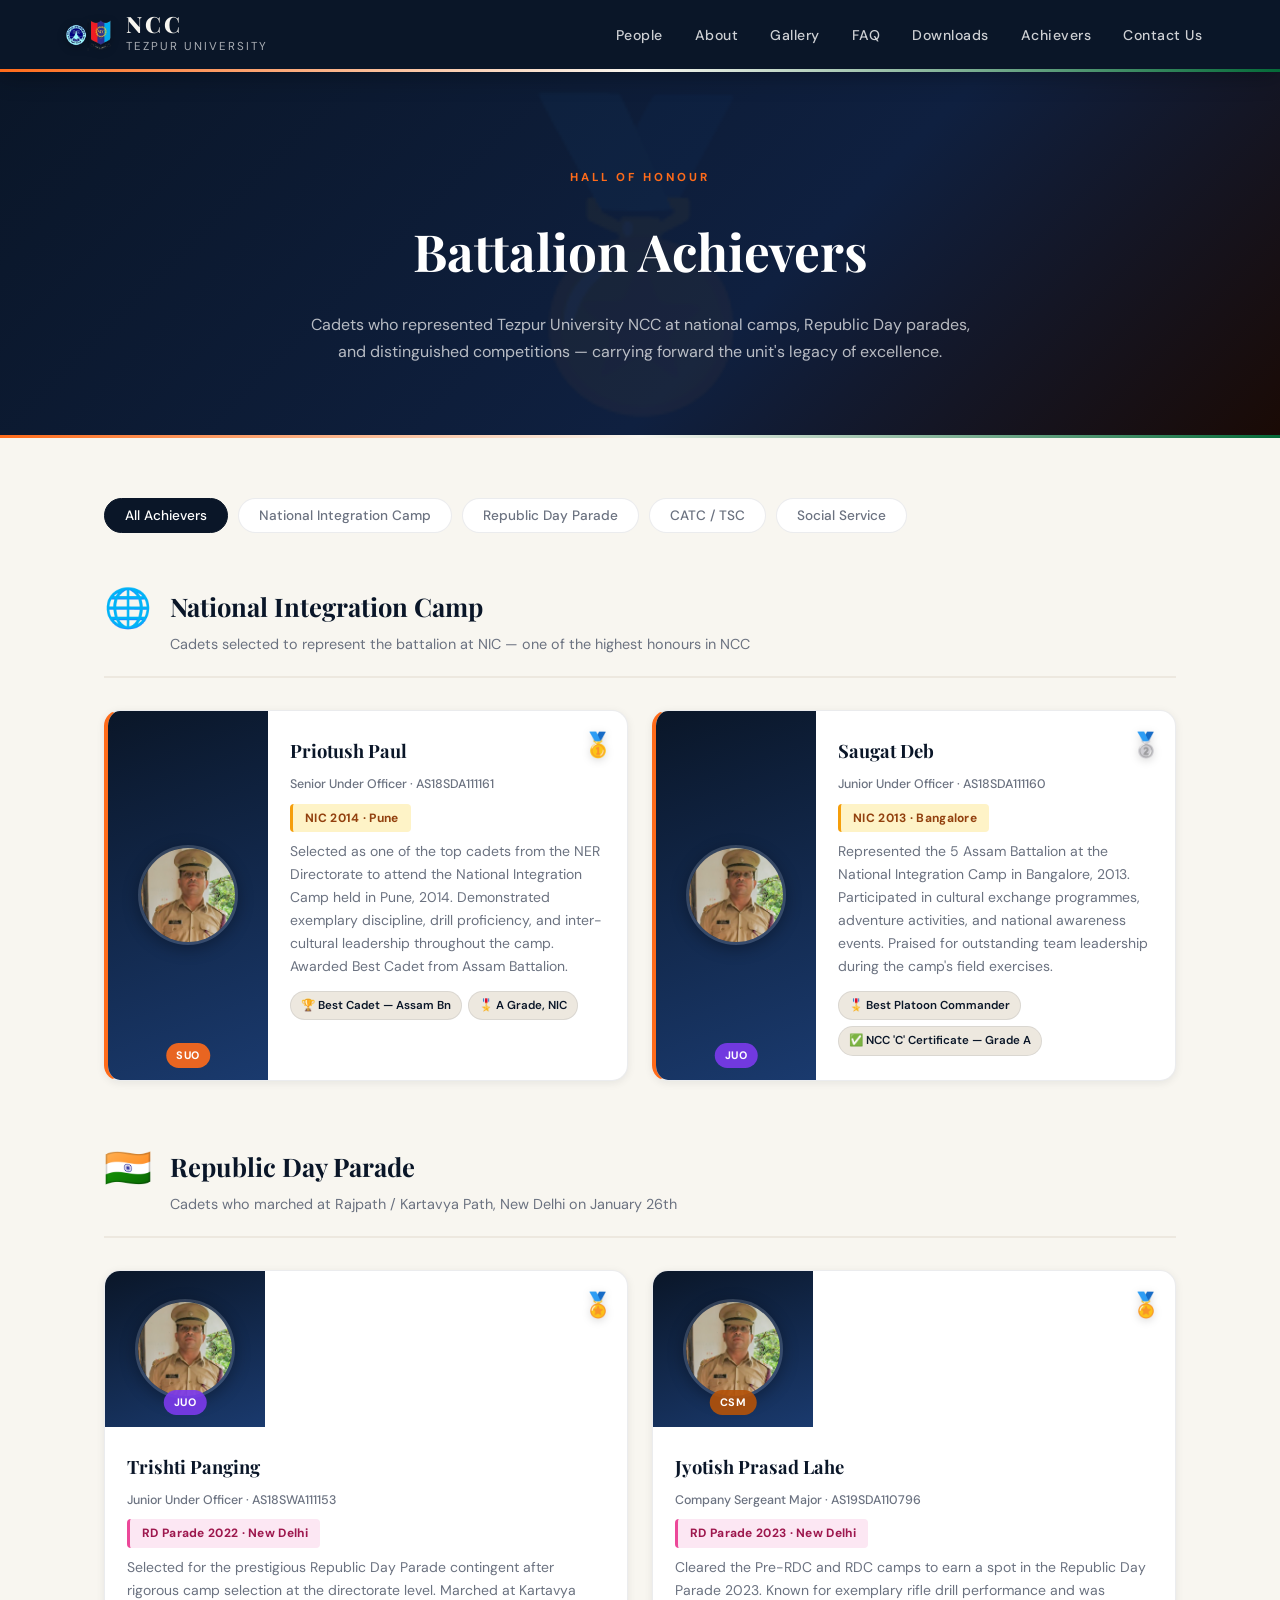
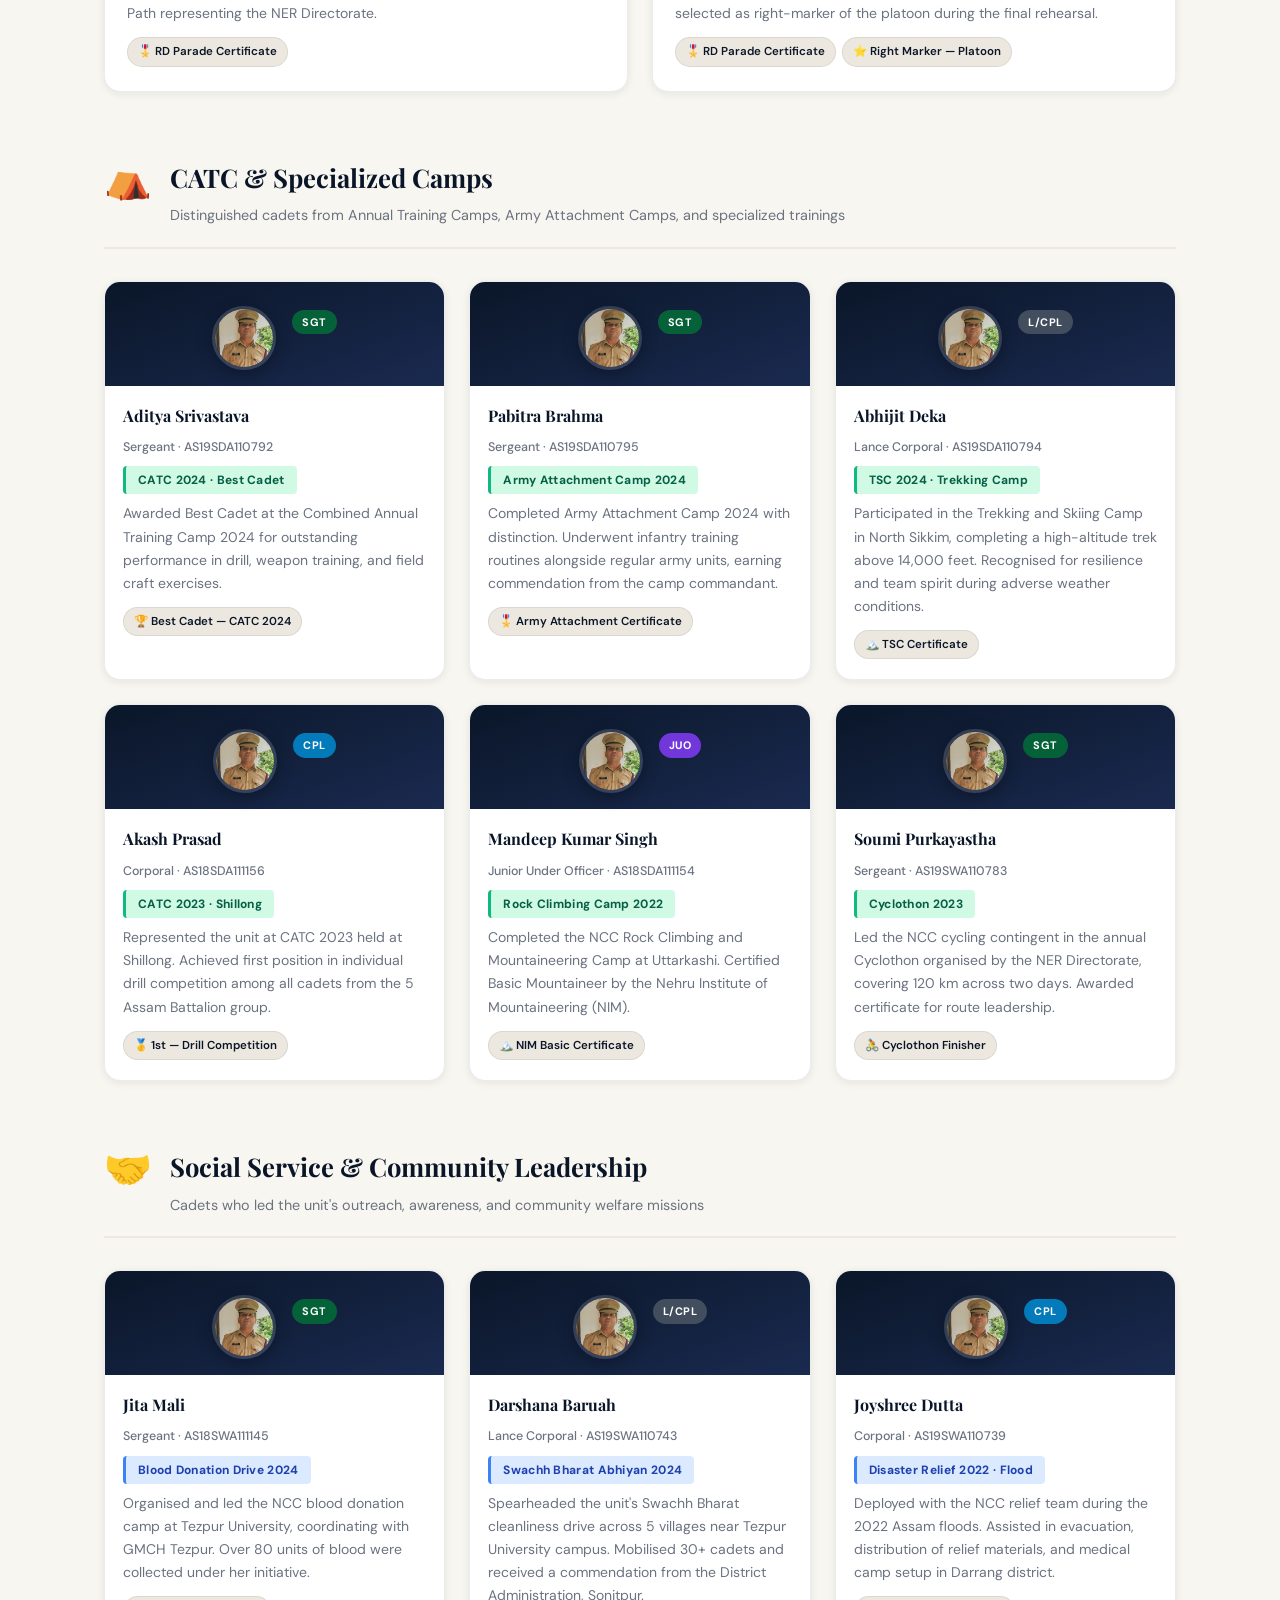
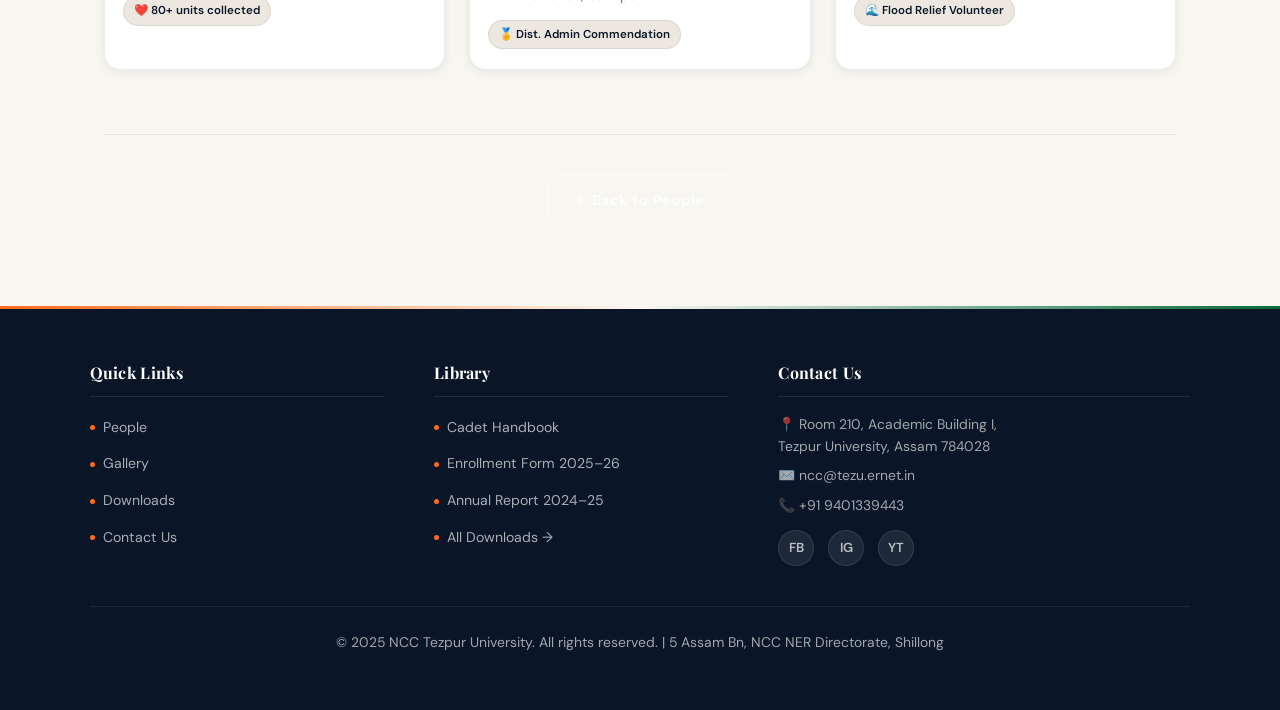
==== commit 2642eea8: "v5-i've lost count of the versions" ====
--- a/achievers/index.html
+++ b/achievers/index.html
@@ -1,376 +1,403 @@
 <!DOCTYPE html>
 <html lang="en">
-  <head>
-    <meta charset="UTF-8" />
-    <meta name="viewport" content="width=device-width, initial-scale=1.0" />
-    <title>Battalion Achievers — NCC Tezpur University</title>
-    <link rel="stylesheet" href="../CSS/style.css" />
-    <link rel="stylesheet" href="../CSS/achievers.css" />
-  </head>
-  <body>
-
-    <header id="site-header">
-      <a href="../index.html">
-        <div class="logo">
-          <img src="../res/logo.png" alt="NCC Logo" />
-          <div class="logo-text-container">
-            <h2>NCC</h2>
-            <h3>Tezpur University</h3>
-          </div>
-        </div>
-      </a>
-      <nav>
-        <ul id="nav-menu">
-          <li><a href="../people/index.html">People</a></li>
-          <li><a href="../index.html#about">About</a></li>
-          <li><a href="../gallery/index.html">Gallery</a></li>
-          <li><a href="../index.html#faq-section">FAQ</a></li>
-          <li><a href="../downloads/index.html">Downloads</a></li>
-          <li><a href="../contact/index.html">Contact Us</a></li>
-        </ul>
-        <div class="menu-toggle" id="menu-toggle">&#9776;</div>
-      </nav>
-    </header>
-
-    <!-- ── HERO ── -->
-    <div class="achievers-hero">
-      <div class="hero-medal-bg">🏅</div>
-      <div class="achievers-hero-content">
-        <span class="section-tag">Hall of Honour</span>
-        <h1>Battalion Achievers</h1>
-        <p>Cadets who represented Tezpur University NCC at national camps, Republic Day parades, and distinguished competitions — carrying forward the unit's legacy of excellence.</p>
-      </div>
-    </div>
-
-    <main class="achievers-main">
-
-      <!-- ── FILTER TABS ── -->
-      <div class="achiever-filters">
-        <button class="af-tab active" data-filter="all">All Achievers</button>
-        <button class="af-tab" data-filter="nic">National Integration Camp</button>
-        <button class="af-tab" data-filter="rdp">Republic Day Parade</button>
-        <button class="af-tab" data-filter="catc">CATC / TSC</button>
-        <button class="af-tab" data-filter="social">Social Service</button>
-      </div>
-
-      <!-- ── FEATURED — NIC ACHIEVERS ── -->
-      <div class="achiever-section fade-in" data-category="nic">
-        <div class="achiever-section-header">
-          <div class="achiever-section-icon">🌐</div>
-          <div>
-            <h2>National Integration Camp</h2>
-            <p class="achiever-section-sub">Cadets selected to represent the battalion at NIC — one of the highest honours in NCC</p>
-          </div>
-        </div>
-
-        <div class="achievers-grid">
-
-          <div class="ac-card featured-ac fade-in">
-            <div class="ac-medal gold">🥇</div>
-            <div class="ac-img-wrap">
-              <img src="../res/ANO.jpg" alt="SUO Priotush Paul" />
-              <span class="ac-rank-badge suo-badge">SUO</span>
-            </div>
-            <div class="ac-body">
-              <h3>Priotush Paul</h3>
-              <p class="ac-rank-line">Senior Under Officer · AS18SDA111161</p>
-              <div class="ac-achievement-tag nic-tag">NIC 2014 · Pune</div>
-              <p class="ac-desc">Selected as one of the top cadets from the NER Directorate to attend the National Integration Camp held in Pune, 2014. Demonstrated exemplary discipline, drill proficiency, and inter-cultural leadership throughout the camp. Awarded Best Cadet from Assam Battalion.</p>
-              <div class="ac-awards">
-                <span class="ac-award-chip">🏆 Best Cadet — Assam Bn</span>
-                <span class="ac-award-chip">🎖️ A Grade, NIC</span>
-              </div>
-            </div>
-          </div>
-
-          <div class="ac-card featured-ac fade-in">
-            <div class="ac-medal silver">🥈</div>
-            <div class="ac-img-wrap">
-              <img src="../res/ANO.jpg" alt="JUO Saugat Deb" />
-              <span class="ac-rank-badge juo-badge">JUO</span>
-            </div>
-            <div class="ac-body">
-              <h3>Saugat Deb</h3>
-              <p class="ac-rank-line">Junior Under Officer · AS18SDA111160</p>
-              <div class="ac-achievement-tag nic-tag">NIC 2013 · Bangalore</div>
-              <p class="ac-desc">Represented the 5 Assam Battalion at the National Integration Camp in Bangalore, 2013. Participated in cultural exchange programmes, adventure activities, and national awareness events. Praised for outstanding team leadership during the camp's field exercises.</p>
-              <div class="ac-awards">
-                <span class="ac-award-chip">🎖️ Best Platoon Commander</span>
-                <span class="ac-award-chip">✅ NCC 'C' Certificate — Grade A</span>
-              </div>
-            </div>
-          </div>
-
-        </div>
-      </div>
-
-      <!-- ── REPUBLIC DAY PARADE ── -->
-      <div class="achiever-section fade-in" data-category="rdp">
-        <div class="achiever-section-header">
-          <div class="achiever-section-icon">🇮🇳</div>
-          <div>
-            <h2>Republic Day Parade</h2>
-            <p class="achiever-section-sub">Cadets who marched at Rajpath / Kartavya Path, New Delhi on January 26th</p>
-          </div>
-        </div>
-
-        <div class="achievers-grid">
-
-          <div class="ac-card fade-in">
-            <div class="ac-medal gold">🏅</div>
-            <div class="ac-img-wrap">
-              <img src="../res/ANO.jpg" alt="JUO Trishti Panging" />
-              <span class="ac-rank-badge juo-badge">JUO</span>
-            </div>
-            <div class="ac-body">
-              <h3>Trishti Panging</h3>
-              <p class="ac-rank-line">Junior Under Officer · AS18SWA111153</p>
-              <div class="ac-achievement-tag rdp-tag">RD Parade 2022 · New Delhi</div>
-              <p class="ac-desc">Selected for the prestigious Republic Day Parade contingent after rigorous camp selection at the directorate level. Marched at Kartavya Path representing the NER Directorate.</p>
-              <div class="ac-awards">
-                <span class="ac-award-chip">🎖️ RD Parade Certificate</span>
-              </div>
-            </div>
-          </div>
-
-          <div class="ac-card fade-in">
-            <div class="ac-medal bronze">🏅</div>
-            <div class="ac-img-wrap">
-              <img src="../res/ANO.jpg" alt="CSM Jyotish Prasad Lahe" />
-              <span class="ac-rank-badge csm-badge">CSM</span>
-            </div>
-            <div class="ac-body">
-              <h3>Jyotish Prasad Lahe</h3>
-              <p class="ac-rank-line">Company Sergeant Major · AS19SDA110796</p>
-              <div class="ac-achievement-tag rdp-tag">RD Parade 2023 · New Delhi</div>
-              <p class="ac-desc">Cleared the Pre-RDC and RDC camps to earn a spot in the Republic Day Parade 2023. Known for exemplary rifle drill performance and was selected as right-marker of the platoon during the final rehearsal.</p>
-              <div class="ac-awards">
-                <span class="ac-award-chip">🎖️ RD Parade Certificate</span>
-                <span class="ac-award-chip">⭐ Right Marker — Platoon</span>
-              </div>
-            </div>
-          </div>
-
-        </div>
-      </div>
-
-      <!-- ── CATC / CAMPS ── -->
-      <div class="achiever-section fade-in" data-category="catc">
-        <div class="achiever-section-header">
-          <div class="achiever-section-icon">⛺</div>
-          <div>
-            <h2>CATC &amp; Specialized Camps</h2>
-            <p class="achiever-section-sub">Distinguished cadets from Annual Training Camps, Army Attachment Camps, and specialized trainings</p>
-          </div>
-        </div>
-
-        <div class="achievers-grid three-col">
-
-          <div class="ac-card ac-compact fade-in">
-            <div class="ac-img-wrap small-wrap">
-              <img src="../res/ANO.jpg" alt="Sgt Aditya Srivastava" />
-              <span class="ac-rank-badge sgt-badge">SGT</span>
-            </div>
-            <div class="ac-body">
-              <h3>Aditya Srivastava</h3>
-              <p class="ac-rank-line">Sergeant · AS19SDA110792</p>
-              <div class="ac-achievement-tag catc-tag">CATC 2024 · Best Cadet</div>
-              <p class="ac-desc">Awarded Best Cadet at the Combined Annual Training Camp 2024 for outstanding performance in drill, weapon training, and field craft exercises.</p>
-              <div class="ac-awards">
-                <span class="ac-award-chip">🏆 Best Cadet — CATC 2024</span>
-              </div>
-            </div>
-          </div>
-
-          <div class="ac-card ac-compact fade-in">
-            <div class="ac-img-wrap small-wrap">
-              <img src="../res/ANO.jpg" alt="Sgt Pabitra Brahma" />
-              <span class="ac-rank-badge sgt-badge">SGT</span>
-            </div>
-            <div class="ac-body">
-              <h3>Pabitra Brahma</h3>
-              <p class="ac-rank-line">Sergeant · AS19SDA110795</p>
-              <div class="ac-achievement-tag catc-tag">Army Attachment Camp 2024</div>
-              <p class="ac-desc">Completed Army Attachment Camp 2024 with distinction. Underwent infantry training routines alongside regular army units, earning commendation from the camp commandant.</p>
-              <div class="ac-awards">
-                <span class="ac-award-chip">🎖️ Army Attachment Certificate</span>
-              </div>
-            </div>
-          </div>
-
-          <div class="ac-card ac-compact fade-in">
-            <div class="ac-img-wrap small-wrap">
-              <img src="../res/ANO.jpg" alt="LCpl Abhijit Deka" />
-              <span class="ac-rank-badge lcpl-badge">L/CPL</span>
-            </div>
-            <div class="ac-body">
-              <h3>Abhijit Deka</h3>
-              <p class="ac-rank-line">Lance Corporal · AS19SDA110794</p>
-              <div class="ac-achievement-tag catc-tag">TSC 2024 · Trekking Camp</div>
-              <p class="ac-desc">Participated in the Trekking and Skiing Camp in North Sikkim, completing a high-altitude trek above 14,000 feet. Recognised for resilience and team spirit during adverse weather conditions.</p>
-              <div class="ac-awards">
-                <span class="ac-award-chip">🏔️ TSC Certificate</span>
-              </div>
-            </div>
-          </div>
-
-          <div class="ac-card ac-compact fade-in">
-            <div class="ac-img-wrap small-wrap">
-              <img src="../res/ANO.jpg" alt="Cpl Akash Prasad" />
-              <span class="ac-rank-badge cpl-badge">CPL</span>
-            </div>
-            <div class="ac-body">
-              <h3>Akash Prasad</h3>
-              <p class="ac-rank-line">Corporal · AS18SDA111156</p>
-              <div class="ac-achievement-tag catc-tag">CATC 2023 · Shillong</div>
-              <p class="ac-desc">Represented the unit at CATC 2023 held at Shillong. Achieved first position in individual drill competition among all cadets from the 5 Assam Battalion group.</p>
-              <div class="ac-awards">
-                <span class="ac-award-chip">🥇 1st — Drill Competition</span>
-              </div>
-            </div>
-          </div>
-
-          <div class="ac-card ac-compact fade-in">
-            <div class="ac-img-wrap small-wrap">
-              <img src="../res/ANO.jpg" alt="JUO Mandeep Kumar Singh" />
-              <span class="ac-rank-badge juo-badge">JUO</span>
-            </div>
-            <div class="ac-body">
-              <h3>Mandeep Kumar Singh</h3>
-              <p class="ac-rank-line">Junior Under Officer · AS18SDA111154</p>
-              <div class="ac-achievement-tag catc-tag">Rock Climbing Camp 2022</div>
-              <p class="ac-desc">Completed the NCC Rock Climbing and Mountaineering Camp at Uttarkashi. Certified Basic Mountaineer by the Nehru Institute of Mountaineering (NIM).</p>
-              <div class="ac-awards">
-                <span class="ac-award-chip">🏔️ NIM Basic Certificate</span>
-              </div>
-            </div>
-          </div>
-
-          <div class="ac-card ac-compact fade-in">
-            <div class="ac-img-wrap small-wrap">
-              <img src="../res/ANO.jpg" alt="Sgt Soumi Purkayastha" />
-              <span class="ac-rank-badge sgt-badge">SGT</span>
-            </div>
-            <div class="ac-body">
-              <h3>Soumi Purkayastha</h3>
-              <p class="ac-rank-line">Sergeant · AS19SWA110783</p>
-              <div class="ac-achievement-tag catc-tag">Cyclothon 2023</div>
-              <p class="ac-desc">Led the NCC cycling contingent in the annual Cyclothon organised by the NER Directorate, covering 120 km across two days. Awarded certificate for route leadership.</p>
-              <div class="ac-awards">
-                <span class="ac-award-chip">🚴 Cyclothon Finisher</span>
-              </div>
-            </div>
-          </div>
-
-        </div>
-      </div>
-
-      <!-- ── SOCIAL SERVICE ── -->
-      <div class="achiever-section fade-in" data-category="social">
-        <div class="achiever-section-header">
-          <div class="achiever-section-icon">🤝</div>
-          <div>
-            <h2>Social Service &amp; Community Leadership</h2>
-            <p class="achiever-section-sub">Cadets who led the unit's outreach, awareness, and community welfare missions</p>
-          </div>
-        </div>
-
-        <div class="achievers-grid three-col">
-
-          <div class="ac-card ac-compact fade-in">
-            <div class="ac-img-wrap small-wrap">
-              <img src="../res/ANO.jpg" alt="Sgt Jita Mali" />
-              <span class="ac-rank-badge sgt-badge">SGT</span>
-            </div>
-            <div class="ac-body">
-              <h3>Jita Mali</h3>
-              <p class="ac-rank-line">Sergeant · AS18SWA111145</p>
-              <div class="ac-achievement-tag social-tag">Blood Donation Drive 2024</div>
-              <p class="ac-desc">Organised and led the NCC blood donation camp at Tezpur University, coordinating with GMCH Tezpur. Over 80 units of blood were collected under her initiative.</p>
-              <div class="ac-awards">
-                <span class="ac-award-chip">❤️ 80+ units collected</span>
-              </div>
-            </div>
-          </div>
-
-          <div class="ac-card ac-compact fade-in">
-            <div class="ac-img-wrap small-wrap">
-              <img src="../res/ANO.jpg" alt="LCpl Darshana Baruah" />
-              <span class="ac-rank-badge lcpl-badge">L/CPL</span>
-            </div>
-            <div class="ac-body">
-              <h3>Darshana Baruah</h3>
-              <p class="ac-rank-line">Lance Corporal · AS19SWA110743</p>
-              <div class="ac-achievement-tag social-tag">Swachh Bharat Abhiyan 2024</div>
-              <p class="ac-desc">Spearheaded the unit's Swachh Bharat cleanliness drive across 5 villages near Tezpur University campus. Mobilised 30+ cadets and received a commendation from the District Administration, Sonitpur.</p>
-              <div class="ac-awards">
-                <span class="ac-award-chip">🏅 Dist. Admin Commendation</span>
-              </div>
-            </div>
-          </div>
-
-          <div class="ac-card ac-compact fade-in">
-            <div class="ac-img-wrap small-wrap">
-              <img src="../res/ANO.jpg" alt="Cpl Joyshree Dutta" />
-              <span class="ac-rank-badge cpl-badge">CPL</span>
-            </div>
-            <div class="ac-body">
-              <h3>Joyshree Dutta</h3>
-              <p class="ac-rank-line">Corporal · AS19SWA110739</p>
-              <div class="ac-achievement-tag social-tag">Disaster Relief 2022 · Flood</div>
-              <p class="ac-desc">Deployed with the NCC relief team during the 2022 Assam floods. Assisted in evacuation, distribution of relief materials, and medical camp setup in Darrang district.</p>
-              <div class="ac-awards">
-                <span class="ac-award-chip">🌊 Flood Relief Volunteer</span>
-              </div>
-            </div>
-          </div>
-
-        </div>
-      </div>
-
-      <!-- ── BACK LINK ── -->
-      <div class="achievers-back">
-        <a href="../people/index.html" class="btn btn-outline">← Back to People</a>
-      </div>
-
-    </main>
-
-    <footer>
-      <div class="footer-col">
-        <h3>Quick Links</h3>
-        <ul>
-          <li><a href="../people/index.html">People</a></li>
-          <li><a href="../gallery/index.html">Gallery</a></li>
-          <li><a href="../downloads/index.html">Downloads</a></li>
-          <li><a href="../contact/index.html">Contact Us</a></li>
-        </ul>
-      </div>
-      <div class="footer-col">
-        <h3>Library</h3>
-        <ul>
-          <li><a href="../library/notices/cadet-handbook.pdf" target="_blank">Cadet Handbook</a></li>
-          <li><a href="../library/notices/enrollment-form-2025-26.pdf" target="_blank">Enrollment Form 2025&ndash;26</a></li>
-          <li><a href="../library/annual-reports/annual-report-2024-25.pdf" target="_blank">Annual Report 2024&ndash;25</a></li>
-          <li><a href="../downloads/index.html">All Downloads &rarr;</a></li>
-        </ul>
-      </div>
-      <div class="footer-col footer-contact">
-        <h3>Contact Us</h3>
-        <p>&#128205; Room 210, Academic Building I,<br>Tezpur University, Assam 784028</p>
-        <p>&#9993;&#65039; ncc@tezu.ernet.in</p>
-        <p>&#128222; +91 9401339443</p>
-        <div class="social-links">
-          <a href="#" title="Facebook">FB</a>
-          <a href="#" title="Instagram">IG</a>
-          <a href="#" title="YouTube">YT</a>
-        </div>
-      </div>
-      <div class="footer-bottom">
-        <p>&copy; 2025 NCC Tezpur University. All rights reserved. | 5 Assam Bn, NCC NER Directorate, Shillong</p>
-      </div>
-    </footer>
-
-    <script src="../JS/script.js"></script>
-    <script src="../JS/achievers.js"></script>
-  </body>
-</html>
+
+<head>
+  <meta charset="UTF-8" />
+  <meta name="viewport" content="width=device-width, initial-scale=1.0" />
+  <title>Battalion Achievers — NCC Tezpur University</title>
+  <link rel="stylesheet" href="../CSS/style.css" />
+  <link rel="stylesheet" href="../CSS/achievers.css" />
+</head>
+
+<body>
+
+  <header id="site-header">
+    <a href="../index.html">
+      <div class="logo">
+        <img src="../res/logo.png" alt="NCC Logo" />
+        <div class="logo-text-container">
+          <h2>NCC</h2>
+          <h3>Tezpur University</h3>
+        </div>
+      </div>
+    </a>
+    <nav>
+      <ul id="nav-menu">
+        <li><a href="../people/index.html">People</a></li>
+        <li><a href="../index.html#about">About</a></li>
+        <li><a href="../index.html#gallery">Gallery</a></li>
+        <li><a href="../index.html#faq-section">FAQ</a></li>
+        <li><a href="../downloads/index.html">Downloads</a></li>
+        <li><a href="./index.html">Achievers</a></li>
+        <li><a href="../contact/index.html">Contact Us</a></li>
+      </ul>
+      <div class="menu-toggle" id="menu-toggle">&#9776;</div>
+    </nav>
+  </header>
+
+  <!-- ── HERO ── -->
+  <div class="achievers-hero">
+    <div class="hero-medal-bg">🏅</div>
+    <div class="achievers-hero-content">
+      <span class="section-tag">Hall of Honour</span>
+      <h1>Battalion Achievers</h1>
+      <p>Cadets who represented Tezpur University NCC at national camps, Republic Day parades, and distinguished
+        competitions — carrying forward the unit's legacy of excellence.</p>
+    </div>
+  </div>
+
+  <main class="achievers-main">
+
+    <!-- ── FILTER TABS ── -->
+    <div class="achiever-filters">
+      <button class="af-tab active" data-filter="all">All Achievers</button>
+      <button class="af-tab" data-filter="nic">National Integration Camp</button>
+      <button class="af-tab" data-filter="rdp">Republic Day Parade</button>
+      <button class="af-tab" data-filter="catc">CATC / TSC</button>
+      <button class="af-tab" data-filter="social">Social Service</button>
+    </div>
+
+    <!-- ── FEATURED — NIC ACHIEVERS ── -->
+    <div class="achiever-section fade-in" data-category="nic">
+      <div class="achiever-section-header">
+        <div class="achiever-section-icon">🌐</div>
+        <div>
+          <h2>National Integration Camp</h2>
+          <p class="achiever-section-sub">Cadets selected to represent the battalion at NIC — one of the highest honours
+            in NCC</p>
+        </div>
+      </div>
+
+      <div class="achievers-grid">
+
+        <div class="ac-card featured-ac fade-in">
+          <div class="ac-medal gold">🥇</div>
+          <div class="ac-img-wrap">
+            <img src="../res/ANO.jpg" alt="SUO Priotush Paul" />
+            <span class="ac-rank-badge suo-badge">SUO</span>
+          </div>
+          <div class="ac-body">
+            <h3>Priotush Paul</h3>
+            <p class="ac-rank-line">Senior Under Officer · AS18SDA111161</p>
+            <div class="ac-achievement-tag nic-tag">NIC 2014 · Pune</div>
+            <p class="ac-desc">Selected as one of the top cadets from the NER Directorate to attend the National
+              Integration Camp held in Pune, 2014. Demonstrated exemplary discipline, drill proficiency, and
+              inter-cultural leadership throughout the camp. Awarded Best Cadet from Assam Battalion.</p>
+            <div class="ac-awards">
+              <span class="ac-award-chip">🏆 Best Cadet — Assam Bn</span>
+              <span class="ac-award-chip">🎖️ A Grade, NIC</span>
+            </div>
+          </div>
+        </div>
+
+        <div class="ac-card featured-ac fade-in">
+          <div class="ac-medal silver">🥈</div>
+          <div class="ac-img-wrap">
+            <img src="../res/ANO.jpg" alt="JUO Saugat Deb" />
+            <span class="ac-rank-badge juo-badge">JUO</span>
+          </div>
+          <div class="ac-body">
+            <h3>Saugat Deb</h3>
+            <p class="ac-rank-line">Junior Under Officer · AS18SDA111160</p>
+            <div class="ac-achievement-tag nic-tag">NIC 2013 · Bangalore</div>
+            <p class="ac-desc">Represented the 5 Assam Battalion at the National Integration Camp in Bangalore, 2013.
+              Participated in cultural exchange programmes, adventure activities, and national awareness events. Praised
+              for outstanding team leadership during the camp's field exercises.</p>
+            <div class="ac-awards">
+              <span class="ac-award-chip">🎖️ Best Platoon Commander</span>
+              <span class="ac-award-chip">✅ NCC 'C' Certificate — Grade A</span>
+            </div>
+          </div>
+        </div>
+
+      </div>
+    </div>
+
+    <!-- ── REPUBLIC DAY PARADE ── -->
+    <div class="achiever-section fade-in" data-category="rdp">
+      <div class="achiever-section-header">
+        <div class="achiever-section-icon">🇮🇳</div>
+        <div>
+          <h2>Republic Day Parade</h2>
+          <p class="achiever-section-sub">Cadets who marched at Rajpath / Kartavya Path, New Delhi on January 26th</p>
+        </div>
+      </div>
+
+      <div class="achievers-grid">
+
+        <div class="ac-card fade-in">
+          <div class="ac-medal gold">🏅</div>
+          <div class="ac-img-wrap">
+            <img src="../res/ANO.jpg" alt="JUO Trishti Panging" />
+            <span class="ac-rank-badge juo-badge">JUO</span>
+          </div>
+          <div class="ac-body">
+            <h3>Trishti Panging</h3>
+            <p class="ac-rank-line">Junior Under Officer · AS18SWA111153</p>
+            <div class="ac-achievement-tag rdp-tag">RD Parade 2022 · New Delhi</div>
+            <p class="ac-desc">Selected for the prestigious Republic Day Parade contingent after rigorous camp selection
+              at the directorate level. Marched at Kartavya Path representing the NER Directorate.</p>
+            <div class="ac-awards">
+              <span class="ac-award-chip">🎖️ RD Parade Certificate</span>
+            </div>
+          </div>
+        </div>
+
+        <div class="ac-card fade-in">
+          <div class="ac-medal bronze">🏅</div>
+          <div class="ac-img-wrap">
+            <img src="../res/ANO.jpg" alt="CSM Jyotish Prasad Lahe" />
+            <span class="ac-rank-badge csm-badge">CSM</span>
+          </div>
+          <div class="ac-body">
+            <h3>Jyotish Prasad Lahe</h3>
+            <p class="ac-rank-line">Company Sergeant Major · AS19SDA110796</p>
+            <div class="ac-achievement-tag rdp-tag">RD Parade 2023 · New Delhi</div>
+            <p class="ac-desc">Cleared the Pre-RDC and RDC camps to earn a spot in the Republic Day Parade 2023. Known
+              for exemplary rifle drill performance and was selected as right-marker of the platoon during the final
+              rehearsal.</p>
+            <div class="ac-awards">
+              <span class="ac-award-chip">🎖️ RD Parade Certificate</span>
+              <span class="ac-award-chip">⭐ Right Marker — Platoon</span>
+            </div>
+          </div>
+        </div>
+
+      </div>
+    </div>
+
+    <!-- ── CATC / CAMPS ── -->
+    <div class="achiever-section fade-in" data-category="catc">
+      <div class="achiever-section-header">
+        <div class="achiever-section-icon">⛺</div>
+        <div>
+          <h2>CATC &amp; Specialized Camps</h2>
+          <p class="achiever-section-sub">Distinguished cadets from Annual Training Camps, Army Attachment Camps, and
+            specialized trainings</p>
+        </div>
+      </div>
+
+      <div class="achievers-grid three-col">
+
+        <div class="ac-card ac-compact fade-in">
+          <div class="ac-img-wrap small-wrap">
+            <img src="../res/ANO.jpg" alt="Sgt Aditya Srivastava" />
+            <span class="ac-rank-badge sgt-badge">SGT</span>
+          </div>
+          <div class="ac-body">
+            <h3>Aditya Srivastava</h3>
+            <p class="ac-rank-line">Sergeant · AS19SDA110792</p>
+            <div class="ac-achievement-tag catc-tag">CATC 2024 · Best Cadet</div>
+            <p class="ac-desc">Awarded Best Cadet at the Combined Annual Training Camp 2024 for outstanding performance
+              in drill, weapon training, and field craft exercises.</p>
+            <div class="ac-awards">
+              <span class="ac-award-chip">🏆 Best Cadet — CATC 2024</span>
+            </div>
+          </div>
+        </div>
+
+        <div class="ac-card ac-compact fade-in">
+          <div class="ac-img-wrap small-wrap">
+            <img src="../res/ANO.jpg" alt="Sgt Pabitra Brahma" />
+            <span class="ac-rank-badge sgt-badge">SGT</span>
+          </div>
+          <div class="ac-body">
+            <h3>Pabitra Brahma</h3>
+            <p class="ac-rank-line">Sergeant · AS19SDA110795</p>
+            <div class="ac-achievement-tag catc-tag">Army Attachment Camp 2024</div>
+            <p class="ac-desc">Completed Army Attachment Camp 2024 with distinction. Underwent infantry training
+              routines alongside regular army units, earning commendation from the camp commandant.</p>
+            <div class="ac-awards">
+              <span class="ac-award-chip">🎖️ Army Attachment Certificate</span>
+            </div>
+          </div>
+        </div>
+
+        <div class="ac-card ac-compact fade-in">
+          <div class="ac-img-wrap small-wrap">
+            <img src="../res/ANO.jpg" alt="LCpl Abhijit Deka" />
+            <span class="ac-rank-badge lcpl-badge">L/CPL</span>
+          </div>
+          <div class="ac-body">
+            <h3>Abhijit Deka</h3>
+            <p class="ac-rank-line">Lance Corporal · AS19SDA110794</p>
+            <div class="ac-achievement-tag catc-tag">TSC 2024 · Trekking Camp</div>
+            <p class="ac-desc">Participated in the Trekking and Skiing Camp in North Sikkim, completing a high-altitude
+              trek above 14,000 feet. Recognised for resilience and team spirit during adverse weather conditions.</p>
+            <div class="ac-awards">
+              <span class="ac-award-chip">🏔️ TSC Certificate</span>
+            </div>
+          </div>
+        </div>
+
+        <div class="ac-card ac-compact fade-in">
+          <div class="ac-img-wrap small-wrap">
+            <img src="../res/ANO.jpg" alt="Cpl Akash Prasad" />
+            <span class="ac-rank-badge cpl-badge">CPL</span>
+          </div>
+          <div class="ac-body">
+            <h3>Akash Prasad</h3>
+            <p class="ac-rank-line">Corporal · AS18SDA111156</p>
+            <div class="ac-achievement-tag catc-tag">CATC 2023 · Shillong</div>
+            <p class="ac-desc">Represented the unit at CATC 2023 held at Shillong. Achieved first position in individual
+              drill competition among all cadets from the 5 Assam Battalion group.</p>
+            <div class="ac-awards">
+              <span class="ac-award-chip">🥇 1st — Drill Competition</span>
+            </div>
+          </div>
+        </div>
+
+        <div class="ac-card ac-compact fade-in">
+          <div class="ac-img-wrap small-wrap">
+            <img src="../res/ANO.jpg" alt="JUO Mandeep Kumar Singh" />
+            <span class="ac-rank-badge juo-badge">JUO</span>
+          </div>
+          <div class="ac-body">
+            <h3>Mandeep Kumar Singh</h3>
+            <p class="ac-rank-line">Junior Under Officer · AS18SDA111154</p>
+            <div class="ac-achievement-tag catc-tag">Rock Climbing Camp 2022</div>
+            <p class="ac-desc">Completed the NCC Rock Climbing and Mountaineering Camp at Uttarkashi. Certified Basic
+              Mountaineer by the Nehru Institute of Mountaineering (NIM).</p>
+            <div class="ac-awards">
+              <span class="ac-award-chip">🏔️ NIM Basic Certificate</span>
+            </div>
+          </div>
+        </div>
+
+        <div class="ac-card ac-compact fade-in">
+          <div class="ac-img-wrap small-wrap">
+            <img src="../res/ANO.jpg" alt="Sgt Soumi Purkayastha" />
+            <span class="ac-rank-badge sgt-badge">SGT</span>
+          </div>
+          <div class="ac-body">
+            <h3>Soumi Purkayastha</h3>
+            <p class="ac-rank-line">Sergeant · AS19SWA110783</p>
+            <div class="ac-achievement-tag catc-tag">Cyclothon 2023</div>
+            <p class="ac-desc">Led the NCC cycling contingent in the annual Cyclothon organised by the NER Directorate,
+              covering 120 km across two days. Awarded certificate for route leadership.</p>
+            <div class="ac-awards">
+              <span class="ac-award-chip">🚴 Cyclothon Finisher</span>
+            </div>
+          </div>
+        </div>
+
+      </div>
+    </div>
+
+    <!-- ── SOCIAL SERVICE ── -->
+    <div class="achiever-section fade-in" data-category="social">
+      <div class="achiever-section-header">
+        <div class="achiever-section-icon">🤝</div>
+        <div>
+          <h2>Social Service &amp; Community Leadership</h2>
+          <p class="achiever-section-sub">Cadets who led the unit's outreach, awareness, and community welfare missions
+          </p>
+        </div>
+      </div>
+
+      <div class="achievers-grid three-col">
+
+        <div class="ac-card ac-compact fade-in">
+          <div class="ac-img-wrap small-wrap">
+            <img src="../res/ANO.jpg" alt="Sgt Jita Mali" />
+            <span class="ac-rank-badge sgt-badge">SGT</span>
+          </div>
+          <div class="ac-body">
+            <h3>Jita Mali</h3>
+            <p class="ac-rank-line">Sergeant · AS18SWA111145</p>
+            <div class="ac-achievement-tag social-tag">Blood Donation Drive 2024</div>
+            <p class="ac-desc">Organised and led the NCC blood donation camp at Tezpur University, coordinating with
+              GMCH Tezpur. Over 80 units of blood were collected under her initiative.</p>
+            <div class="ac-awards">
+              <span class="ac-award-chip">❤️ 80+ units collected</span>
+            </div>
+          </div>
+        </div>
+
+        <div class="ac-card ac-compact fade-in">
+          <div class="ac-img-wrap small-wrap">
+            <img src="../res/ANO.jpg" alt="LCpl Darshana Baruah" />
+            <span class="ac-rank-badge lcpl-badge">L/CPL</span>
+          </div>
+          <div class="ac-body">
+            <h3>Darshana Baruah</h3>
+            <p class="ac-rank-line">Lance Corporal · AS19SWA110743</p>
+            <div class="ac-achievement-tag social-tag">Swachh Bharat Abhiyan 2024</div>
+            <p class="ac-desc">Spearheaded the unit's Swachh Bharat cleanliness drive across 5 villages near Tezpur
+              University campus. Mobilised 30+ cadets and received a commendation from the District Administration,
+              Sonitpur.</p>
+            <div class="ac-awards">
+              <span class="ac-award-chip">🏅 Dist. Admin Commendation</span>
+            </div>
+          </div>
+        </div>
+
+        <div class="ac-card ac-compact fade-in">
+          <div class="ac-img-wrap small-wrap">
+            <img src="../res/ANO.jpg" alt="Cpl Joyshree Dutta" />
+            <span class="ac-rank-badge cpl-badge">CPL</span>
+          </div>
+          <div class="ac-body">
+            <h3>Joyshree Dutta</h3>
+            <p class="ac-rank-line">Corporal · AS19SWA110739</p>
+            <div class="ac-achievement-tag social-tag">Disaster Relief 2022 · Flood</div>
+            <p class="ac-desc">Deployed with the NCC relief team during the 2022 Assam floods. Assisted in evacuation,
+              distribution of relief materials, and medical camp setup in Darrang district.</p>
+            <div class="ac-awards">
+              <span class="ac-award-chip">🌊 Flood Relief Volunteer</span>
+            </div>
+          </div>
+        </div>
+
+      </div>
+    </div>
+
+    <!-- ── BACK LINK ── -->
+    <div class="achievers-back">
+      <a href="../people/index.html" class="btn btn-outline">← Back to People</a>
+    </div>
+
+  </main>
+
+  <footer>
+    <div class="footer-col">
+      <h3>Quick Links</h3>
+      <ul>
+        <li><a href="../people/index.html">People</a></li>
+        <li><a href="../gallery/index.html">Gallery</a></li>
+        <li><a href="../downloads/index.html">Downloads</a></li>
+        <li><a href="../contact/index.html">Contact Us</a></li>
+      </ul>
+    </div>
+    <div class="footer-col">
+      <h3>Library</h3>
+      <ul>
+        <li><a href="../library/notices/cadet-handbook.pdf" target="_blank">Cadet Handbook</a></li>
+        <li><a href="../library/notices/enrollment-form-2025-26.pdf" target="_blank">Enrollment Form 2025&ndash;26</a>
+        </li>
+        <li><a href="../library/annual-reports/annual-report-2024-25.pdf" target="_blank">Annual Report
+            2024&ndash;25</a></li>
+        <li><a href="../downloads/index.html">All Downloads &rarr;</a></li>
+      </ul>
+    </div>
+    <div class="footer-col footer-contact">
+      <h3>Contact Us</h3>
+      <p>&#128205; Room 210, Academic Building I,<br>Tezpur University, Assam 784028</p>
+      <p>&#9993;&#65039; ncc@tezu.ernet.in</p>
+      <p>&#128222; +91 9401339443</p>
+      <div class="social-links">
+        <a href="#" title="Facebook">FB</a>
+        <a href="#" title="Instagram">IG</a>
+        <a href="#" title="YouTube">YT</a>
+      </div>
+    </div>
+    <div class="footer-bottom">
+      <p>&copy; 2025 NCC Tezpur University. All rights reserved. | 5 Assam Bn, NCC NER Directorate, Shillong</p>
+    </div>
+  </footer>
+
+  <script src="../JS/script.js"></script>
+  <script src="../JS/achievers.js"></script>
+</body>
+
+</html>
